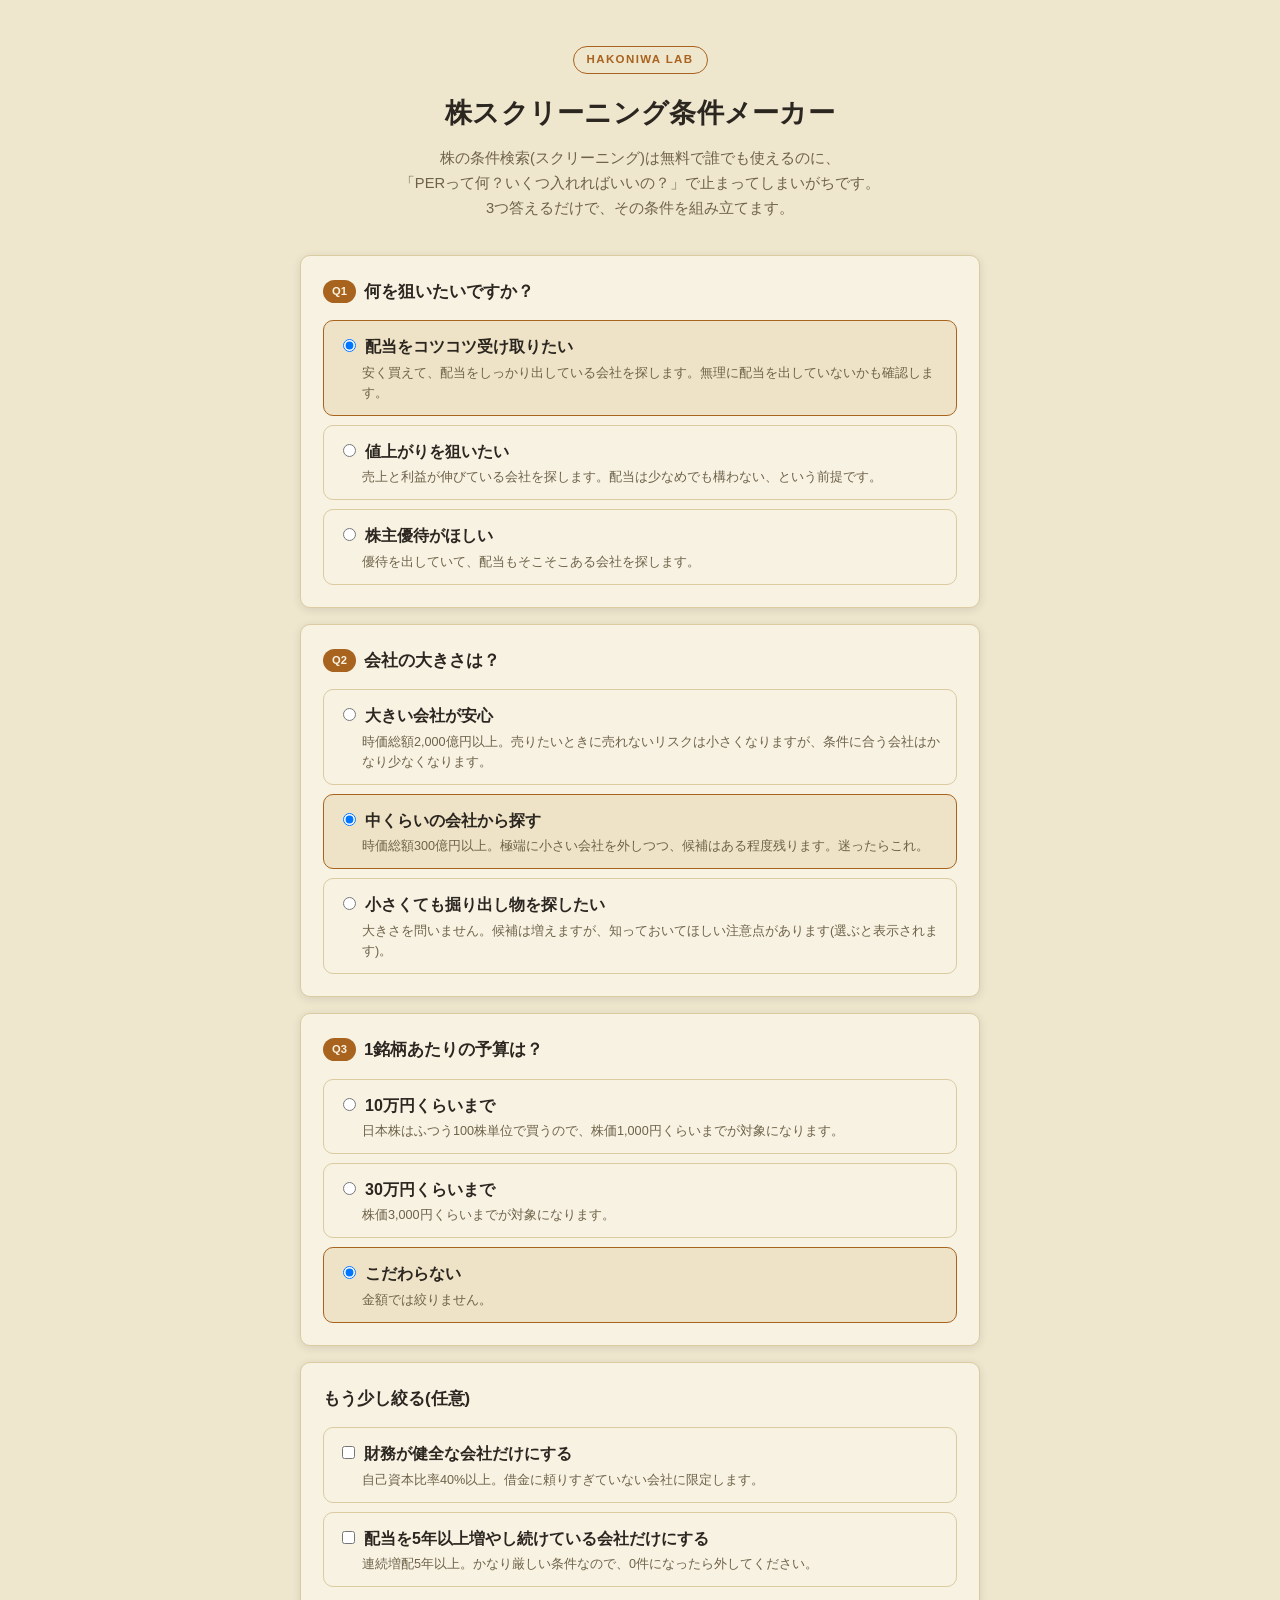
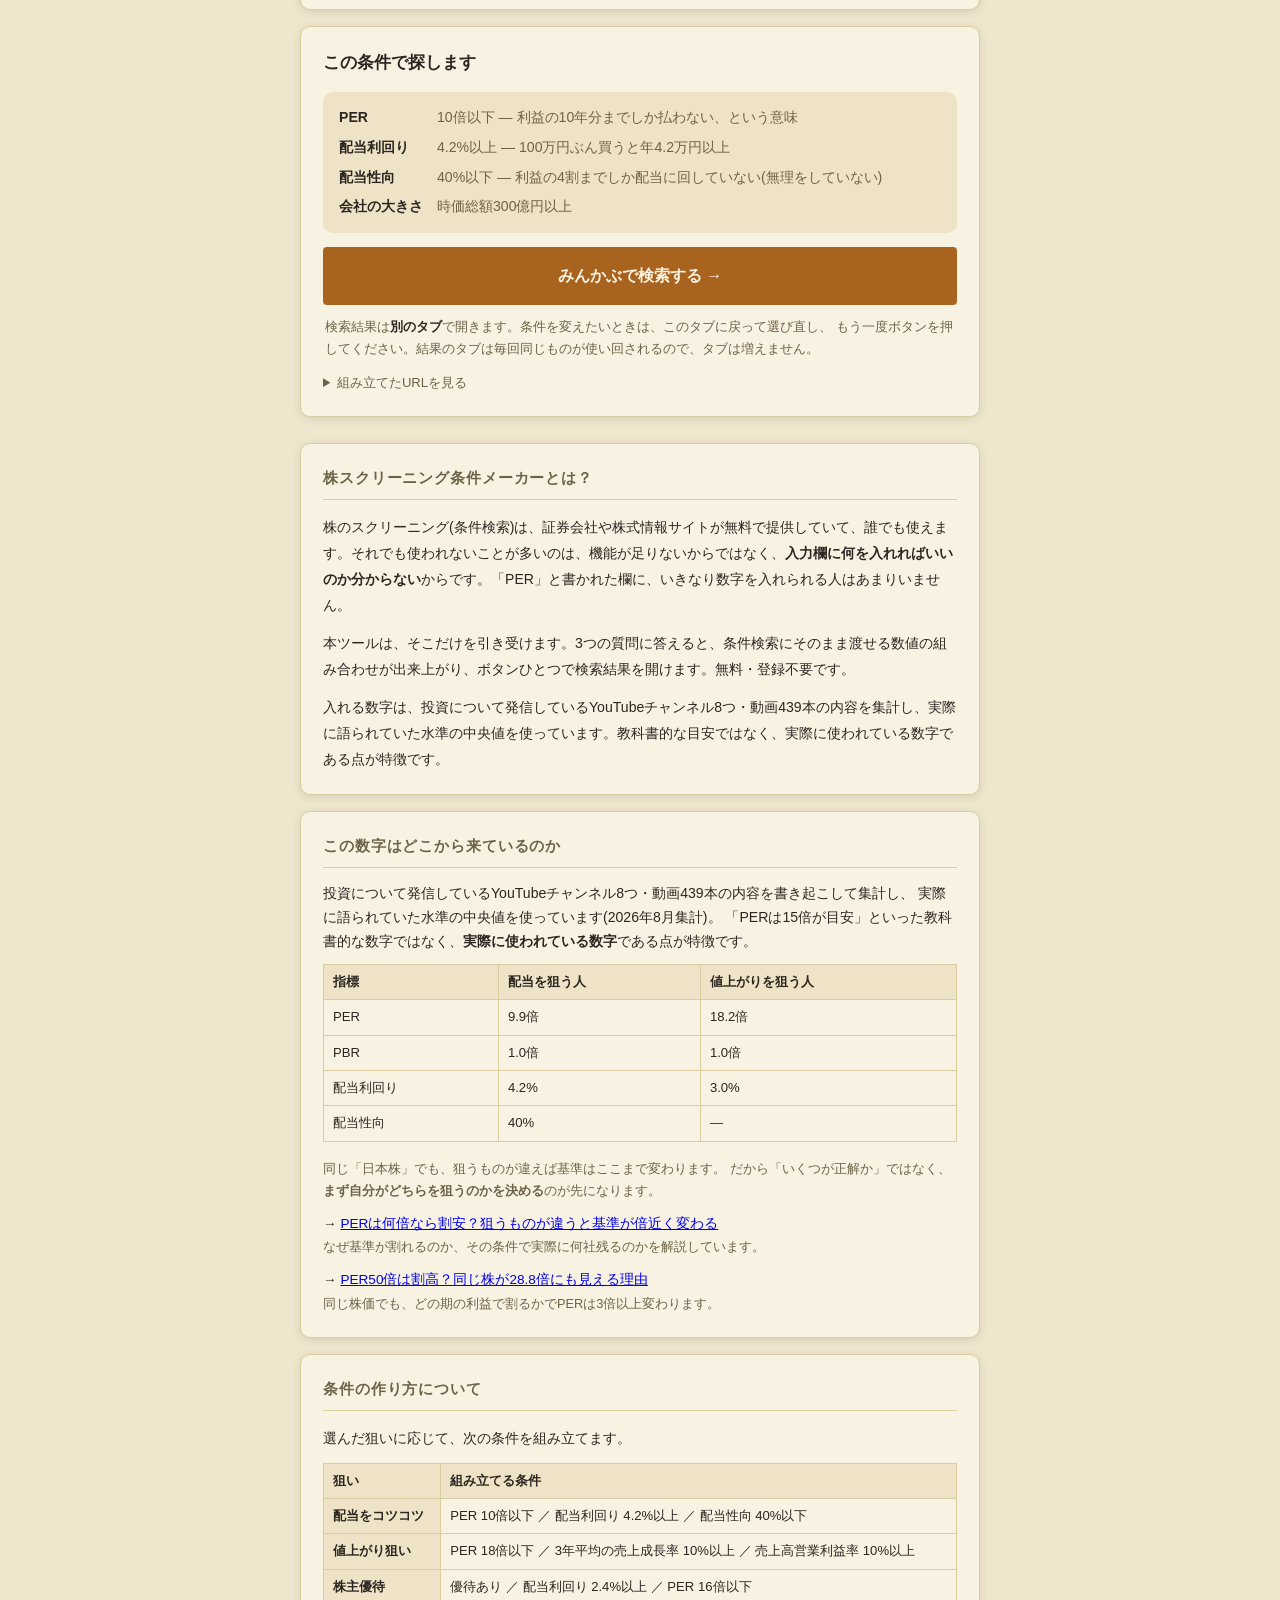
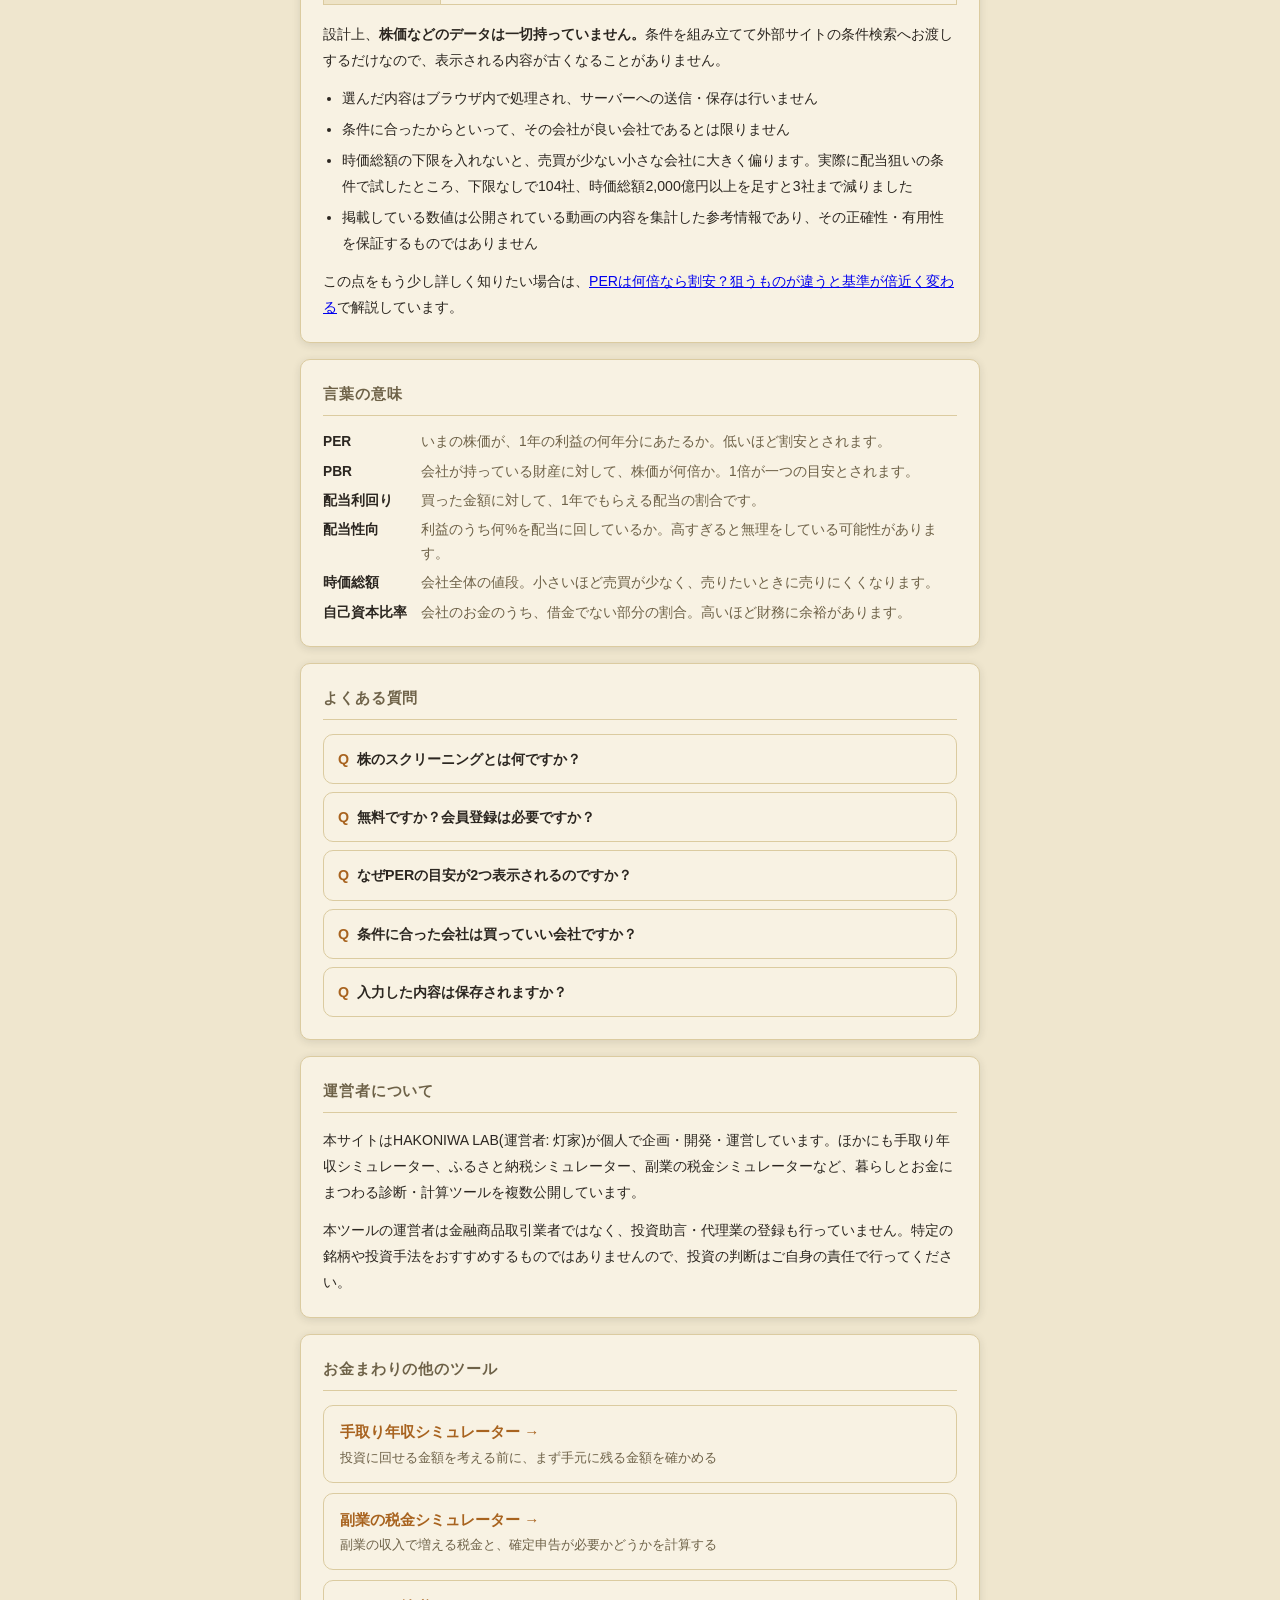
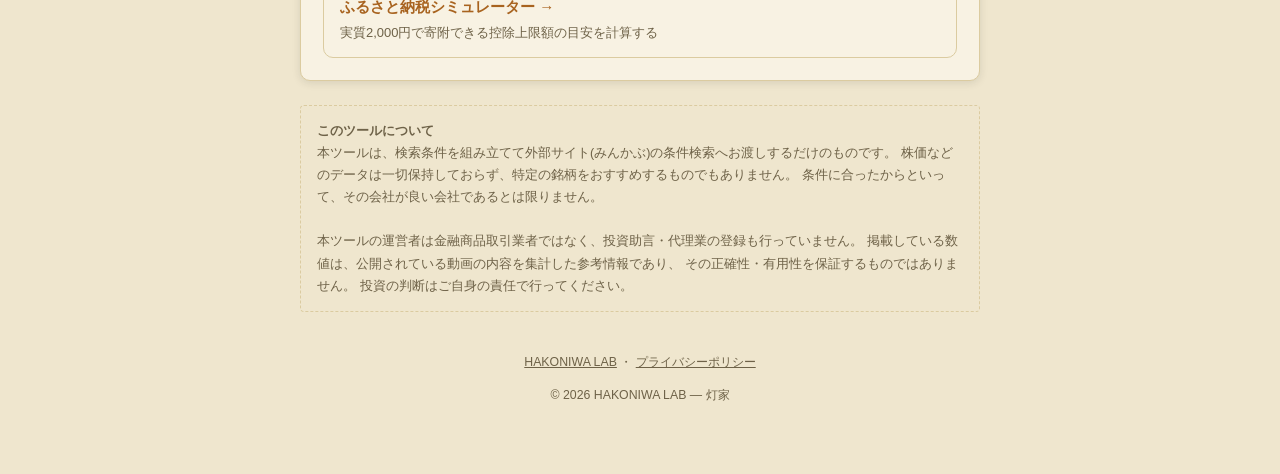
==== index.html @ 1e1bfd47 "独自ドメイン移行: hakoniwa-lab.github.io → hakoniwalab.com canonical / sitemap / robots / 記事内の絶対URLを新ドメインに書き" ====
<!DOCTYPE html>
<html lang="ja">
<head>
<meta charset="UTF-8">
<meta name="viewport" content="width=device-width, initial-scale=1.0">
<title>株スクリーニング条件メーカー | HAKONIWA LAB</title>
<meta name="description" content="3つの質問に答えるだけで、株のスクリーニング(条件検索)にそのまま使える条件を組み立てます。PERや配当利回りに何を入れればいいか分からない初心者向けの無料ツール。">
<link rel="canonical" href="https://hakoniwalab.com/stock-screener/">
<meta property="og:type" content="website">
<meta property="og:title" content="株スクリーニング条件メーカー | HAKONIWA LAB">
<meta property="og:description" content="3つの質問に答えるだけで、株の条件検索にそのまま使える条件を組み立てます。PERや配当利回りに何を入れればいいか分からない方向け。">
<meta property="og:url" content="https://hakoniwalab.com/stock-screener/">
<link rel="stylesheet" href="./css/style.css">
<!--
  AdSense のタグは意図的に外してある。
  金融はYMYL領域で審査が厳しいため、AdSense の再審査が通るまで広告コードは入れない。
  審査通過後に、他アプリと同じ形で以下を復活させ、#ad-slot-result-bottom に広告ユニットを差し込む:
  <script async src="https://pagead2.googlesyndication.com/pagead/js/adsbygoogle.js?client=ca-pub-6465548593525933" crossorigin="anonymous"></script>
-->
<script type="application/ld+json">{"@context":"https://schema.org","@type":"FAQPage","mainEntity":[{"@type":"Question","name":"株のスクリーニングとは何ですか？","acceptedAnswer":{"@type":"Answer","text":"たくさんある上場企業の中から、PERや配当利回りなどの数値で条件を決めて絞り込むことです。証券会社や株式情報サイトが無料で提供しています。本ツールはその条件を組み立てるところだけを担当し、検索そのものは外部サイト(みんかぶ)の条件検索にお渡しします。"}},{"@type":"Question","name":"無料ですか？会員登録は必要ですか？","acceptedAnswer":{"@type":"Answer","text":"無料でお使いいただけます。会員登録もログインも必要ありません。3つの質問に答えると条件が組み上がり、そのまま検索結果を開けます。"}},{"@type":"Question","name":"なぜPERの目安が2つ表示されるのですか？","acceptedAnswer":{"@type":"Answer","text":"狙うものが違うと基準そのものが変わるためです。集計では、配当を狙う人が語っていたPERの中央値は9.9倍、値上がりを狙う人は18.2倍で、倍近い開きがありました。どちらかが正しいのではなく、先に自分がどちらを狙うのかを決める必要がある、という意味です。"}},{"@type":"Question","name":"条件に合った会社は買っていい会社ですか？","acceptedAnswer":{"@type":"Answer","text":"そうとは限りません。数値の条件は「なぜその株価になっているのか」には答えないためです。特に時価総額の下限を入れずに絞り込むと、売買が少なく売りたいときに売りにくい小さな会社に偏る傾向があります。条件検索は出発点として使い、そこから先はご自身で調べる必要があります。"}},{"@type":"Question","name":"入力した内容は保存されますか？","acceptedAnswer":{"@type":"Answer","text":"保存しません。選んだ内容はブラウザの中だけで処理され、サーバーへの送信・保存は行っていません。株価などのデータも一切保持していないため、表示される条件が古くなることもありません。"}}]}</script>
</head>
<body>
<div class="page">

  <header class="hero">
    <span class="hero__mark"><a href="https://hakoniwalab.com/">HAKONIWA LAB</a></span>
    <h1 class="hero__title">株スクリーニング条件メーカー</h1>
    <p class="hero__lead">
      株の条件検索(スクリーニング)は無料で誰でも使えるのに、<br>
      「PERって何？いくつ入れればいいの？」で止まってしまいがちです。<br>
      3つ答えるだけで、その条件を組み立てます。
    </p>
  </header>

  <main>
    <section class="card">
      <h2 class="card__title"><span class="qnum">Q1</span>何を狙いたいですか？</h2>
      <div class="opts">
        <label class="opt"><input type="radio" name="style" value="income" checked><b>配当をコツコツ受け取りたい</b>
          <small>安く買えて、配当をしっかり出している会社を探します。無理に配当を出していないかも確認します。</small></label>
        <label class="opt"><input type="radio" name="style" value="growth"><b>値上がりを狙いたい</b>
          <small>売上と利益が伸びている会社を探します。配当は少なめでも構わない、という前提です。</small></label>
        <label class="opt"><input type="radio" name="style" value="yutai"><b>株主優待がほしい</b>
          <small>優待を出していて、配当もそこそこある会社を探します。</small></label>
      </div>
    </section>

    <section class="card">
      <h2 class="card__title"><span class="qnum">Q2</span>会社の大きさは？</h2>
      <div class="opts">
        <label class="opt"><input type="radio" name="size" value="large"><b>大きい会社が安心</b>
          <small>時価総額2,000億円以上。売りたいときに売れないリスクは小さくなりますが、条件に合う会社はかなり少なくなります。</small></label>
        <label class="opt"><input type="radio" name="size" value="mid" checked><b>中くらいの会社から探す</b>
          <small>時価総額300億円以上。極端に小さい会社を外しつつ、候補はある程度残ります。迷ったらこれ。</small></label>
        <label class="opt"><input type="radio" name="size" value="any"><b>小さくても掘り出し物を探したい</b>
          <small>大きさを問いません。候補は増えますが、知っておいてほしい注意点があります(選ぶと表示されます)。</small></label>
      </div>
    </section>

    <section class="card">
      <h2 class="card__title"><span class="qnum">Q3</span>1銘柄あたりの予算は？</h2>
      <div class="opts">
        <label class="opt"><input type="radio" name="budget" value="10"><b>10万円くらいまで</b>
          <small>日本株はふつう100株単位で買うので、株価1,000円くらいまでが対象になります。</small></label>
        <label class="opt"><input type="radio" name="budget" value="30"><b>30万円くらいまで</b>
          <small>株価3,000円くらいまでが対象になります。</small></label>
        <label class="opt"><input type="radio" name="budget" value="0" checked><b>こだわらない</b>
          <small>金額では絞りません。</small></label>
      </div>
    </section>

    <section class="card">
      <h2 class="card__title">もう少し絞る(任意)</h2>
      <div class="opts">
        <label class="opt"><input type="checkbox" id="opt-safe"><b>財務が健全な会社だけにする</b>
          <small>自己資本比率40%以上。借金に頼りすぎていない会社に限定します。</small></label>
        <label class="opt"><input type="checkbox" id="opt-renzoku"><b>配当を5年以上増やし続けている会社だけにする</b>
          <small>連続増配5年以上。かなり厳しい条件なので、0件になったら外してください。</small></label>
      </div>
    </section>

    <section class="card">
      <h2 class="card__title">この条件で探します</h2>
      <div class="cond"><dl id="cond-list"></dl></div>
      <div id="warn-box"></div>
      <a class="btn btn--primary btn--block" id="go-link" href="#" target="minkabu-result" rel="noopener">
        みんかぶで検索する →
      </a>
      <p class="backhint">
        検索結果は<b>別のタブ</b>で開きます。条件を変えたいときは、このタブに戻って選び直し、
        もう一度ボタンを押してください。結果のタブは毎回同じものが使い回されるので、タブは増えません。
      </p>
      <details class="urlbox">
        <summary>組み立てたURLを見る</summary>
        <code id="url-out"></code>
        <button type="button" id="copy-btn">URLをコピー</button>
      </details>
    </section>

    <div class="ad-slot" id="ad-slot-result-bottom"></div>

    <section class="card prose" aria-labelledby="about-heading">
      <h2 class="section__heading" id="about-heading">株スクリーニング条件メーカーとは？</h2>
      <p>株のスクリーニング(条件検索)は、証券会社や株式情報サイトが無料で提供していて、誰でも使えます。それでも使われないことが多いのは、機能が足りないからではなく、<b>入力欄に何を入れればいいのか分からない</b>からです。「PER」と書かれた欄に、いきなり数字を入れられる人はあまりいません。</p>
      <p>本ツールは、そこだけを引き受けます。3つの質問に答えると、条件検索にそのまま渡せる数値の組み合わせが出来上がり、ボタンひとつで検索結果を開けます。無料・登録不要です。</p>
      <p>入れる数字は、投資について発信しているYouTubeチャンネル8つ・動画439本の内容を集計し、実際に語られていた水準の中央値を使っています。教科書的な目安ではなく、実際に使われている数字である点が特徴です。</p>
    </section>
    <section class="card">
      <h2 class="section__heading">この数字はどこから来ているのか</h2>
      <p style="font-size:0.88rem;margin:0 0 6px">
        投資について発信しているYouTubeチャンネル8つ・動画439本の内容を書き起こして集計し、
        実際に語られていた水準の中央値を使っています(2026年8月集計)。
        「PERは15倍が目安」といった教科書的な数字ではなく、<b>実際に使われている数字</b>である点が特徴です。
      </p>
      <table class="tbl">
        <thead><tr><th>指標</th><th>配当を狙う人</th><th>値上がりを狙う人</th></tr></thead>
        <tbody>
          <tr><td>PER</td><td>9.9倍</td><td>18.2倍</td></tr>
          <tr><td>PBR</td><td>1.0倍</td><td>1.0倍</td></tr>
          <tr><td>配当利回り</td><td>4.2%</td><td>3.0%</td></tr>
          <tr><td>配当性向</td><td>40%</td><td>—</td></tr>
        </tbody>
      </table>
      <p style="font-size:0.82rem;color:var(--color-text-muted);margin:0">
        同じ「日本株」でも、狙うものが違えば基準はここまで変わります。
        だから「いくつが正解か」ではなく、<b>まず自分がどちらを狙うのかを決める</b>のが先になります。
      </p>
      <p style="font-size:0.85rem;margin:10px 0 0">
        →&nbsp;<a href="./guide/per-wariyasu-mokuyasu/">PERは何倍なら割安？狙うものが違うと基準が倍近く変わる</a><br>
        <span style="font-size:0.8rem;color:var(--color-text-muted)">なぜ基準が割れるのか、その条件で実際に何社残るのかを解説しています。</span>
      </p>
      <p style="font-size:0.85rem;margin:10px 0 0">
        →&nbsp;<a href="./guide/per-50bai-waridaka/">PER50倍は割高？同じ株が28.8倍にも見える理由</a><br>
        <span style="font-size:0.8rem;color:var(--color-text-muted)">同じ株価でも、どの期の利益で割るかでPERは3倍以上変わります。</span>
      </p>
    </section>
    <section class="card prose">
      <h2 class="section__heading">条件の作り方について</h2>
      <p>選んだ狙いに応じて、次の条件を組み立てます。</p>
      <table class="tbl">
        <thead><tr><th>狙い</th><th>組み立てる条件</th></tr></thead>
        <tbody>
          <tr><th>配当をコツコツ</th><td>PER 10倍以下 ／ 配当利回り 4.2%以上 ／ 配当性向 40%以下</td></tr>
          <tr><th>値上がり狙い</th><td>PER 18倍以下 ／ 3年平均の売上成長率 10%以上 ／ 売上高営業利益率 10%以上</td></tr>
          <tr><th>株主優待</th><td>優待あり ／ 配当利回り 2.4%以上 ／ PER 16倍以下</td></tr>
        </tbody>
      </table>
      <p>設計上、<b>株価などのデータは一切持っていません。</b>条件を組み立てて外部サイトの条件検索へお渡しするだけなので、表示される内容が古くなることがありません。</p>
      <ul>
        <li>選んだ内容はブラウザ内で処理され、サーバーへの送信・保存は行いません</li>
        <li>条件に合ったからといって、その会社が良い会社であるとは限りません</li>
        <li>時価総額の下限を入れないと、売買が少ない小さな会社に大きく偏ります。実際に配当狙いの条件で試したところ、下限なしで104社、時価総額2,000億円以上を足すと3社まで減りました</li>
        <li>掲載している数値は公開されている動画の内容を集計した参考情報であり、その正確性・有用性を保証するものではありません</li>
      </ul>
      <p>この点をもう少し詳しく知りたい場合は、<a href="./guide/per-wariyasu-mokuyasu/">PERは何倍なら割安？狙うものが違うと基準が倍近く変わる</a>で解説しています。</p>
    </section>
    <section class="card">
      <h2 class="section__heading">言葉の意味</h2>
      <dl class="terms">
        <dt>PER</dt><dd>いまの株価が、1年の利益の何年分にあたるか。低いほど割安とされます。</dd>
        <dt>PBR</dt><dd>会社が持っている財産に対して、株価が何倍か。1倍が一つの目安とされます。</dd>
        <dt>配当利回り</dt><dd>買った金額に対して、1年でもらえる配当の割合です。</dd>
        <dt>配当性向</dt><dd>利益のうち何%を配当に回しているか。高すぎると無理をしている可能性があります。</dd>
        <dt>時価総額</dt><dd>会社全体の値段。小さいほど売買が少なく、売りたいときに売りにくくなります。</dd>
        <dt>自己資本比率</dt><dd>会社のお金のうち、借金でない部分の割合。高いほど財務に余裕があります。</dd>
      </dl>
    </section>

    <section class="card">
      <h2 class="section__heading">よくある質問</h2>
      <details class="faq">
        <summary>株のスクリーニングとは何ですか？</summary>
        <p>たくさんある上場企業の中から、PERや配当利回りなどの数値で条件を決めて絞り込むことです。証券会社や株式情報サイトが無料で提供しています。本ツールはその条件を組み立てるところだけを担当し、検索そのものは外部サイト(みんかぶ)の条件検索にお渡しします。</p>
      </details>
      <details class="faq">
        <summary>無料ですか？会員登録は必要ですか？</summary>
        <p>無料でお使いいただけます。会員登録もログインも必要ありません。3つの質問に答えると条件が組み上がり、そのまま検索結果を開けます。</p>
      </details>
      <details class="faq">
        <summary>なぜPERの目安が2つ表示されるのですか？</summary>
        <p>狙うものが違うと基準そのものが変わるためです。集計では、配当を狙う人が語っていたPERの中央値は9.9倍、値上がりを狙う人は18.2倍で、倍近い開きがありました。どちらかが正しいのではなく、先に自分がどちらを狙うのかを決める必要がある、という意味です。</p>
      </details>
      <details class="faq">
        <summary>条件に合った会社は買っていい会社ですか？</summary>
        <p>そうとは限りません。数値の条件は「なぜその株価になっているのか」には答えないためです。特に時価総額の下限を入れずに絞り込むと、売買が少なく売りたいときに売りにくい小さな会社に偏る傾向があります。条件検索は出発点として使い、そこから先はご自身で調べる必要があります。</p>
      </details>
      <details class="faq">
        <summary>入力した内容は保存されますか？</summary>
        <p>保存しません。選んだ内容はブラウザの中だけで処理され、サーバーへの送信・保存は行っていません。株価などのデータも一切保持していないため、表示される条件が古くなることもありません。</p>
      </details>
    </section>

    <section class="card prose">
      <h2 class="section__heading">運営者について</h2>
      <p>本サイトはHAKONIWA LAB(運営者: 灯家)が個人で企画・開発・運営しています。ほかにも手取り年収シミュレーター、ふるさと納税シミュレーター、副業の税金シミュレーターなど、暮らしとお金にまつわる診断・計算ツールを複数公開しています。</p>
      <p>本ツールの運営者は金融商品取引業者ではなく、投資助言・代理業の登録も行っていません。特定の銘柄や投資手法をおすすめするものではありませんので、投資の判断はご自身の責任で行ってください。</p>
    </section>

    <section class="card">
      <h2 class="section__heading">お金まわりの他のツール</h2>
      <div class="crosslinks">
        <a class="crosslink" href="https://hakoniwalab.com/takehome-calculator/">
          <b>手取り年収シミュレーター →</b>
          <span>投資に回せる金額を考える前に、まず手元に残る金額を確かめる</span>
        </a>
        <a class="crosslink" href="https://hakoniwalab.com/sidejob-tax-simulator/">
          <b>副業の税金シミュレーター →</b>
          <span>副業の収入で増える税金と、確定申告が必要かどうかを計算する</span>
        </a>
        <a class="crosslink" href="https://hakoniwalab.com/furusato-simulator/">
          <b>ふるさと納税シミュレーター →</b>
          <span>実質2,000円で寄附できる控除上限額の目安を計算する</span>
        </a>
      </div>
    </section>

    <div class="disclaimer">
      <b>このツールについて</b><br>
      本ツールは、検索条件を組み立てて外部サイト(みんかぶ)の条件検索へお渡しするだけのものです。
      株価などのデータは一切保持しておらず、特定の銘柄をおすすめするものでもありません。
      条件に合ったからといって、その会社が良い会社であるとは限りません。<br><br>
      本ツールの運営者は金融商品取引業者ではなく、投資助言・代理業の登録も行っていません。
      掲載している数値は、公開されている動画の内容を集計した参考情報であり、
      その正確性・有用性を保証するものではありません。
      投資の判断はご自身の責任で行ってください。
    </div>
  </main>

  <footer class="footer">
    <p><a href="https://hakoniwalab.com/">HAKONIWA LAB</a> ・ <a href="https://hakoniwalab.com/privacy.html">プライバシーポリシー</a></p>
    <p>&copy; 2026 HAKONIWA LAB — 灯家</p>
  </footer>

</div>
<script src="./js/app.js"></script>
</body>
</html>
---- css/style.css ----
/* HAKONIWA LAB 共通デザインシステム + 本アプリ固有スタイル */
:root {
  --color-bg: #efe6ce;
  --color-surface: #f8f2e3;
  --color-border: #dbcba0;
  --color-text: #2b2620;
  --color-text-muted: #6e6248;
  --color-primary: #a8631f;
  --color-primary-hover: #8b5119;
  --color-primary-contrast: #fbf3e2;
  --color-accent: #55704a;
  --color-badge-bg: #e4d6ae;
  --color-badge-text: #6e4a1e;
  --color-note-bg: #eee3c6;
  --color-warn-bg: #f6e6d2;
  --color-warn-border: #c98a4b;
  --color-warn-text: #7a4212;
  --radius-sm: 4px;
  --radius-lg: 10px;
  --shadow-card: 0 2px 8px rgba(43, 38, 32, 0.12);
  --max-width: 720px;
}
@media (prefers-color-scheme: dark) {
  :root {
    --color-bg: #211f1a;
    --color-surface: #2c2a22;
    --color-border: #423e30;
    --color-text: #f1e9d8;
    --color-text-muted: #b3a585;
    --color-primary: #e3a23b;
    --color-primary-hover: #edb259;
    --color-primary-contrast: #241c0d;
    --color-accent: #8fae7d;
    --color-badge-bg: #3a3626;
    --color-badge-text: #e3a23b;
    --color-note-bg: #262418;
    --color-warn-bg: #33261a;
    --color-warn-border: #8a5c2c;
    --color-warn-text: #f0c48c;
    --shadow-card: 0 2px 14px rgba(0, 0, 0, 0.5);
  }
}

* { box-sizing: border-box; }
[hidden] { display: none !important; }
html, body {
  margin: 0;
  padding: 0;
  background: var(--color-bg);
  color: var(--color-text);
  font-family: "Hiragino Sans", "Hiragino Kaku Gothic ProN", Meiryo, "Yu Gothic", sans-serif;
  line-height: 1.7;
  -webkit-text-size-adjust: 100%;
}
.page { max-width: var(--max-width); margin: 0 auto; padding: 44px 20px 56px; }

/* ヘッダー */
.hero { text-align: center; margin-bottom: 34px; }
.hero__mark {
  display: inline-block; font-size: 0.72rem; font-weight: 700; letter-spacing: 0.12em;
  color: var(--color-primary); border: 1.5px solid var(--color-primary);
  border-radius: 999px; padding: 3px 13px; margin-bottom: 16px;
}
.hero__mark a { color: inherit; text-decoration: none; }
.hero__title { font-size: 1.7rem; font-weight: 800; margin: 0 0 10px; letter-spacing: 0.01em; }
.hero__lead { color: var(--color-text-muted); font-size: 0.92rem; margin: 0; }

/* カード */
.card {
  background: var(--color-surface); border: 1px solid var(--color-border);
  border-radius: var(--radius-lg); box-shadow: var(--shadow-card);
  padding: 22px; margin-bottom: 16px;
}
.card__title { font-size: 1.05rem; font-weight: 800; margin: 0 0 14px; }
.qnum {
  display: inline-block; background: var(--color-primary); color: var(--color-primary-contrast);
  font-size: 0.7rem; font-weight: 700; padding: 2px 9px; border-radius: 999px;
  margin-right: 8px; vertical-align: 2px;
}

/* 選択肢 */
.opts { display: grid; gap: 9px; }
.opt {
  display: block; border: 1.5px solid var(--color-border); border-radius: var(--radius-lg);
  padding: 12px 14px; cursor: pointer; transition: border-color 0.15s ease, background-color 0.15s ease;
}
.opt:hover { border-color: var(--color-primary); }
.opt:has(input:checked) { border-color: var(--color-primary); background: var(--color-note-bg); }
.opt input { margin-right: 9px; }
.opt b { font-weight: 700; }
.opt small { display: block; color: var(--color-text-muted); font-size: 0.79rem; margin: 2px 0 0 24px; line-height: 1.6; }

/* 結果 */
.cond { background: var(--color-note-bg); border-radius: var(--radius-lg); padding: 14px 16px; margin: 0 0 14px; }
.cond dl { margin: 0; display: grid; grid-template-columns: auto 1fr; gap: 6px 14px; font-size: 0.88rem; }
.cond dt { font-weight: 700; white-space: nowrap; }
.cond dd { margin: 0; color: var(--color-text-muted); }

.warn {
  background: var(--color-warn-bg); border: 1px solid var(--color-warn-border);
  color: var(--color-warn-text); border-radius: var(--radius-lg);
  padding: 13px 16px; font-size: 0.85rem; margin: 0 0 14px;
}
.warn b { display: block; margin-bottom: 3px; }
.warn + .warn { margin-top: -4px; }

.btn {
  display: inline-block; border: none; border-radius: var(--radius-sm);
  font-size: 0.9rem; font-weight: 700; padding: 10px 18px; cursor: pointer;
  text-decoration: none; transition: background-color 0.15s ease, opacity 0.15s ease;
  font-family: inherit;
}
.btn--primary { background: var(--color-primary); color: var(--color-primary-contrast); }
.btn--primary:hover { background: var(--color-primary-hover); }
.btn--outline {
  background: transparent; color: var(--color-accent);
  border: 1.5px solid var(--color-accent); padding: 8.5px 16.5px;
}
.btn--block { display: block; text-align: center; padding: 15px; font-size: 1rem; }

.backhint { font-size: 0.81rem; color: var(--color-text-muted); margin: 11px 2px 0; line-height: 1.7; }
.backhint b { color: var(--color-text); }

.urlbox { margin-top: 12px; }
.urlbox summary { cursor: pointer; color: var(--color-text-muted); font-size: 0.82rem; }
.urlbox code {
  display: block; margin-top: 8px; background: var(--color-note-bg); color: var(--color-text);
  border: 1px solid var(--color-border); padding: 11px; border-radius: var(--radius-sm);
  font-size: 0.72rem; word-break: break-all; line-height: 1.6;
}
#copy-btn { margin-top: 8px; background: transparent; color: var(--color-text-muted); border: 1px solid var(--color-border); border-radius: var(--radius-sm); padding: 6px 12px; font-size: 0.79rem; }
#copy-btn:hover { border-color: var(--color-primary); color: var(--color-primary); }

/* 解説セクション */
.section__heading {
  font-size: 0.92rem; font-weight: 700; color: var(--color-text-muted);
  letter-spacing: 0.06em; margin: 0 0 14px; padding-bottom: 8px;
  border-bottom: 1px solid var(--color-border);
}
.tbl { border-collapse: collapse; width: 100%; margin: 10px 0 16px; font-size: 0.82rem; }
.tbl th, .tbl td { border: 1px solid var(--color-border); padding: 6px 9px; text-align: left; }
.tbl th { background: var(--color-note-bg); white-space: nowrap; font-weight: 700; }
.terms { margin: 0; display: grid; grid-template-columns: auto 1fr; gap: 6px 14px; font-size: 0.86rem; }
.terms dt { font-weight: 700; white-space: nowrap; }
.terms dd { margin: 0; color: var(--color-text-muted); }

/* クロスリンク */
.crosslinks { display: grid; gap: 10px; }
.crosslink {
  display: block; text-decoration: none; color: inherit;
  border: 1px solid var(--color-border); border-radius: var(--radius-lg);
  padding: 13px 16px; background: var(--color-surface); transition: border-color 0.15s ease;
}
.crosslink:hover { border-color: var(--color-primary); }
.crosslink b { display: block; font-size: 0.94rem; color: var(--color-primary); }
.crosslink span { display: block; font-size: 0.81rem; color: var(--color-text-muted); margin-top: 2px; }

/* 広告枠 */
.ad-slot { margin: 26px 0; min-height: 0; text-align: center; }

/* 免責・フッター */
.disclaimer {
  font-size: 0.79rem; color: var(--color-text-muted); line-height: 1.75;
  border: 1px dashed var(--color-border); border-radius: var(--radius-sm);
  padding: 14px 16px; margin-top: 24px;
}
.footer { text-align: center; font-size: 0.77rem; color: var(--color-text-muted); margin-top: 40px; }
.footer a { color: var(--color-text-muted); }

/* ---- 解説記事セクション / FAQ（トップページと guide/ で共有） ---- */
.faq {
  border: 1px solid var(--color-border); border-radius: var(--radius-lg);
  padding: 0 14px; margin-bottom: 8px; background: var(--color-surface);
}
.faq:last-child { margin-bottom: 0; }
.faq > summary {
  cursor: pointer; font-weight: 700; font-size: 0.89rem; padding: 12px 0;
  list-style: none; display: flex; gap: 8px; align-items: flex-start;
}
.faq > summary::-webkit-details-marker { display: none; }
.faq > summary::before { content: "Q"; color: var(--color-primary); font-weight: 800; flex: none; }
.faq > summary:focus-visible { outline: 2px solid var(--color-primary); outline-offset: 2px; }
.faq p { padding: 0 0 13px 18px; margin: 0; font-size: 0.86rem; color: var(--color-text-muted); line-height: 1.8; }
.prose p { font-size: 0.88rem; line-height: 1.85; margin: 0 0 12px; }
.prose p:last-child { margin-bottom: 0; }
.prose ul { font-size: 0.88rem; line-height: 1.85; margin: 0 0 12px; padding-left: 1.35em; }
.prose ul:last-child { margin-bottom: 0; }
.prose li { margin-bottom: 5px; }

@media (max-width: 480px) {
  .page { padding: 32px 14px 44px; }
  .hero__title { font-size: 1.4rem; }
  .cond dl, .terms { grid-template-columns: 1fr; gap: 2px 0; }
  .cond dd, .terms dd { margin-bottom: 7px; }
}
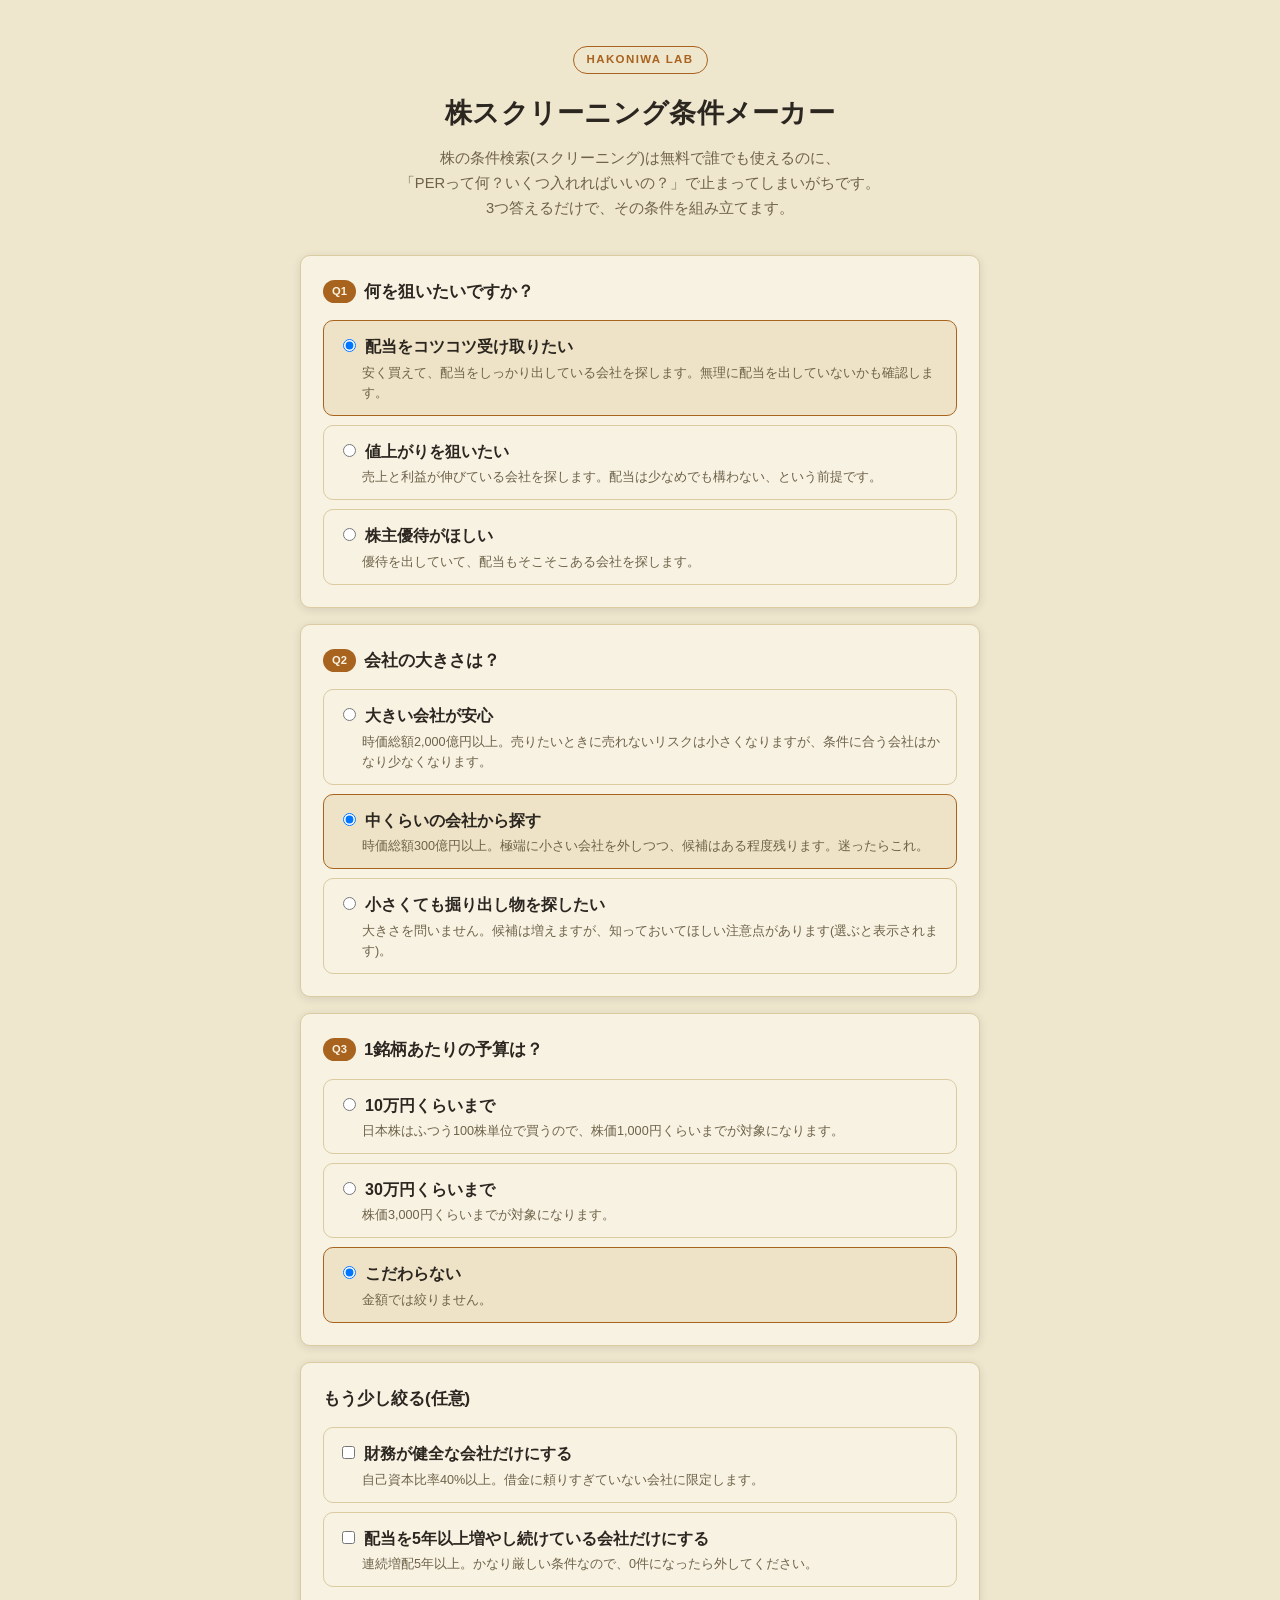
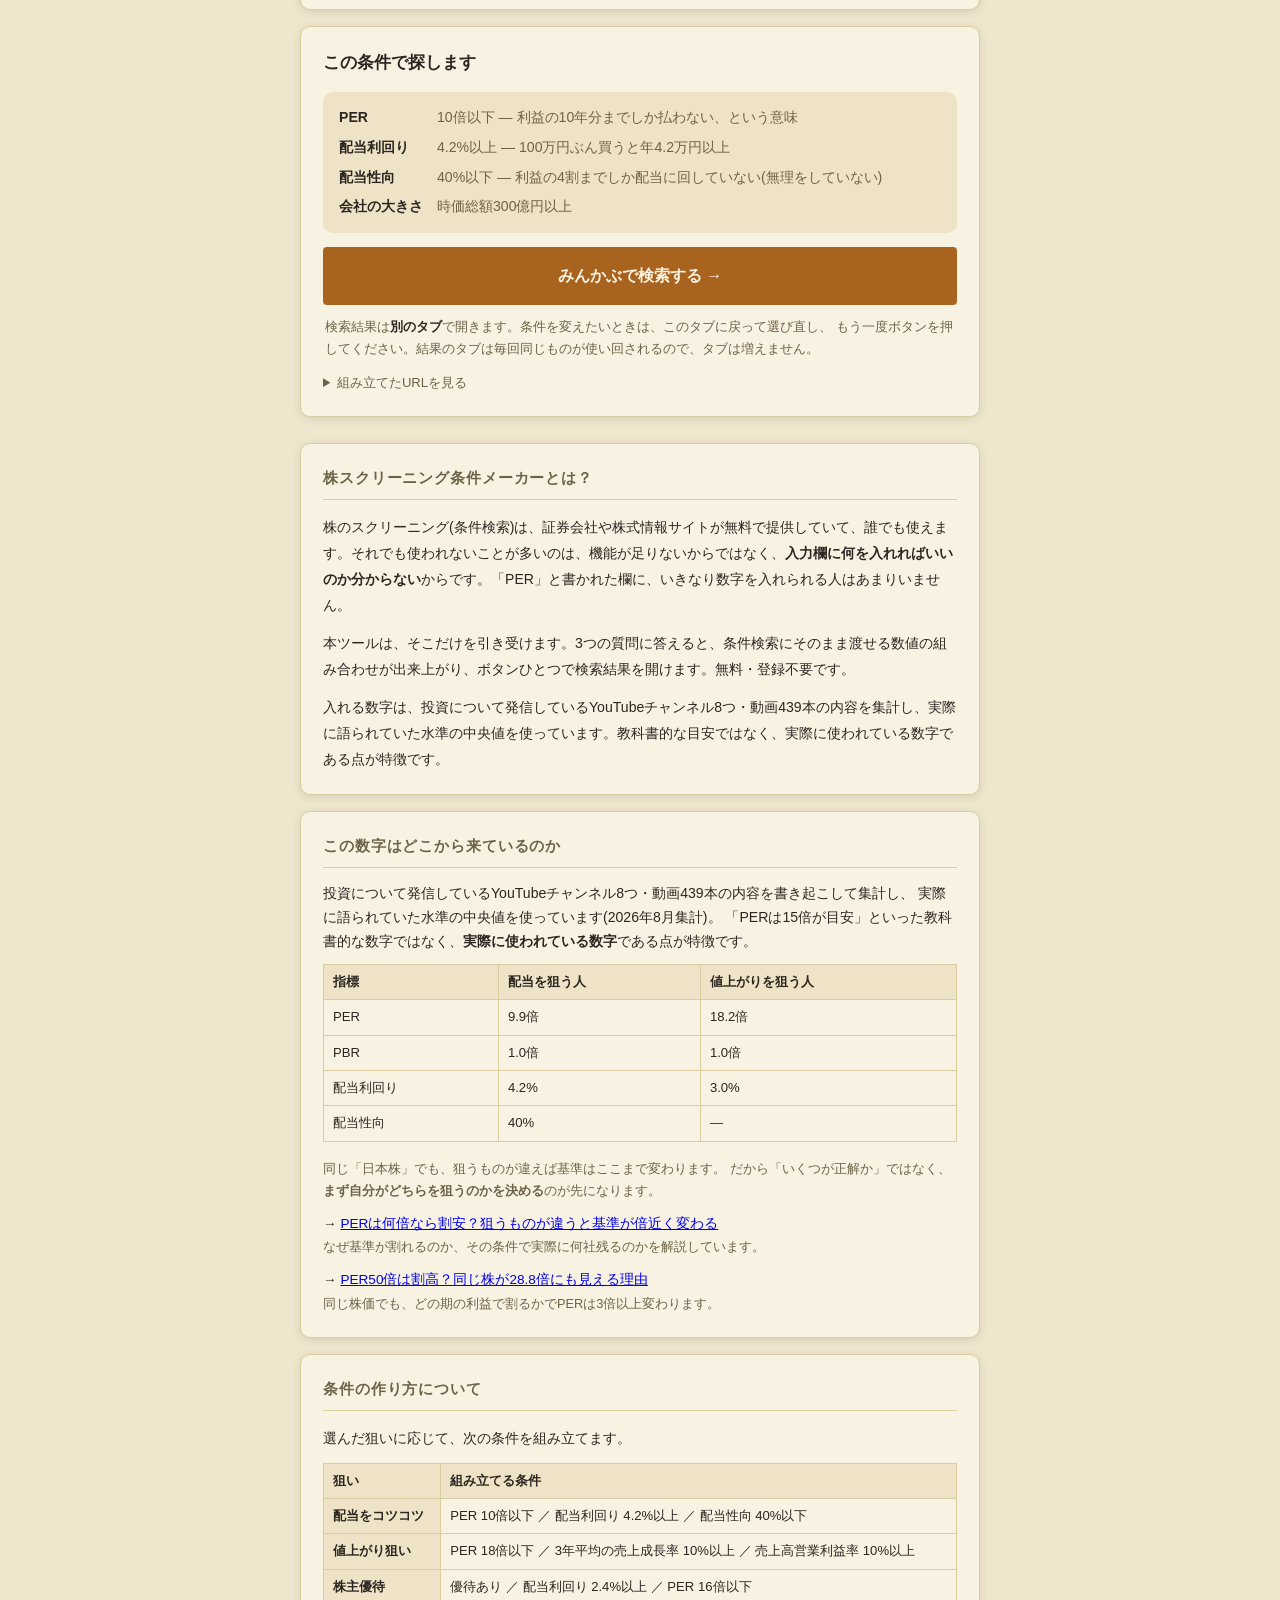
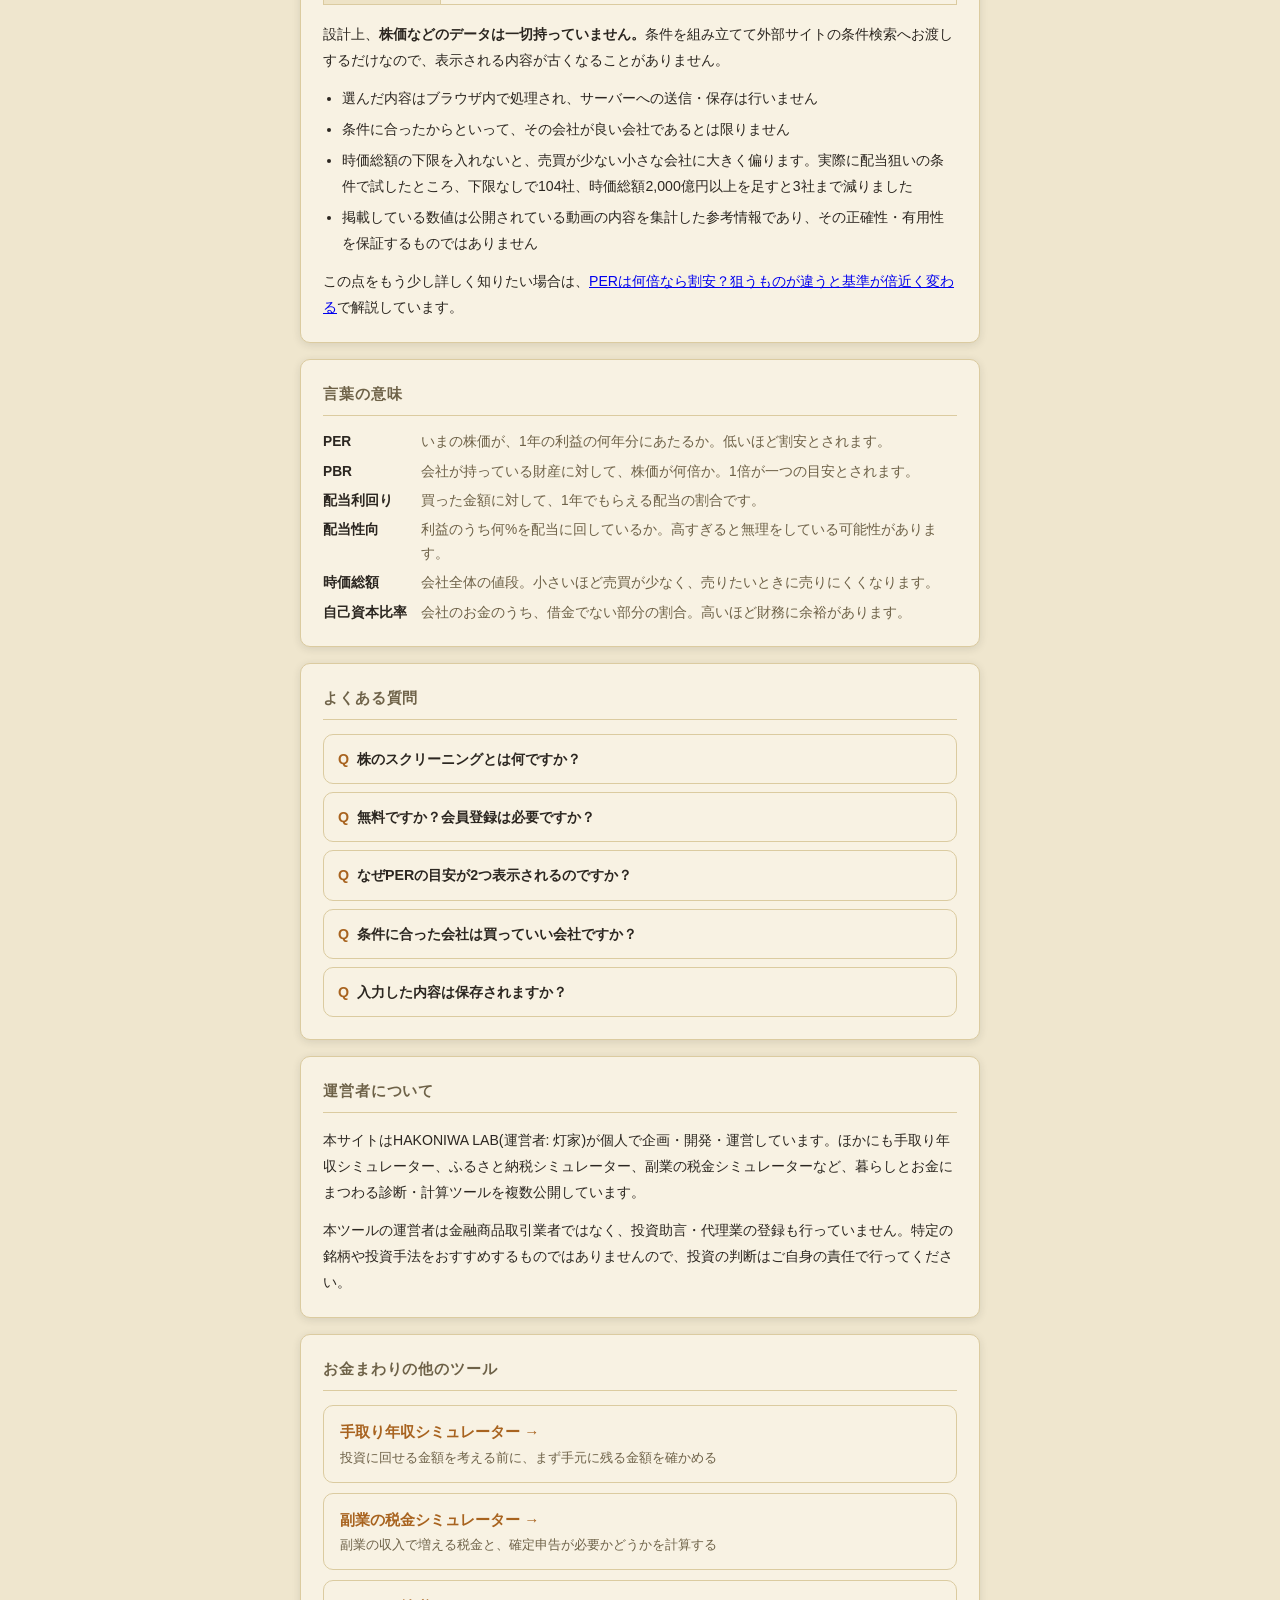
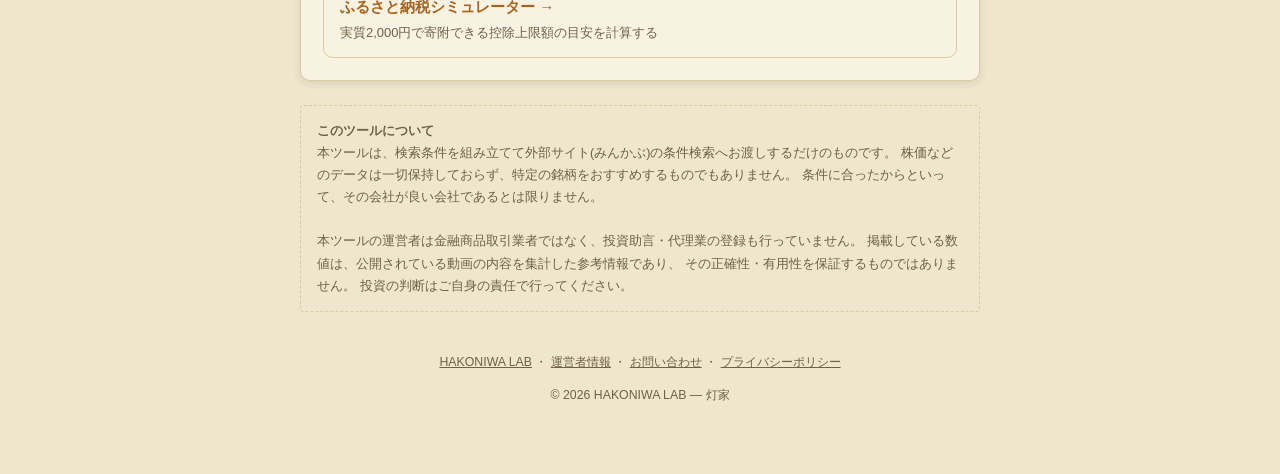
==== commit efbe5511: "フッターに運営者情報・お問い合わせへのリンクを追加 Co-Authored-By: Claude Opus 5 <noreply@anthropic.com>" ====
--- a/index.html
+++ b/index.html
@@ -227,7 +227,7 @@
   </main>
 
   <footer class="footer">
-    <p><a href="https://hakoniwalab.com/">HAKONIWA LAB</a> ・ <a href="https://hakoniwalab.com/privacy.html">プライバシーポリシー</a></p>
+    <p><a href="https://hakoniwalab.com/">HAKONIWA LAB</a> ・ <a href="https://hakoniwalab.com/about.html">運営者情報</a> ・ <a href="https://hakoniwalab.com/contact.html">お問い合わせ</a> ・ <a href="https://hakoniwalab.com/privacy.html">プライバシーポリシー</a></p>
     <p>&copy; 2026 HAKONIWA LAB — 灯家</p>
   </footer>
 
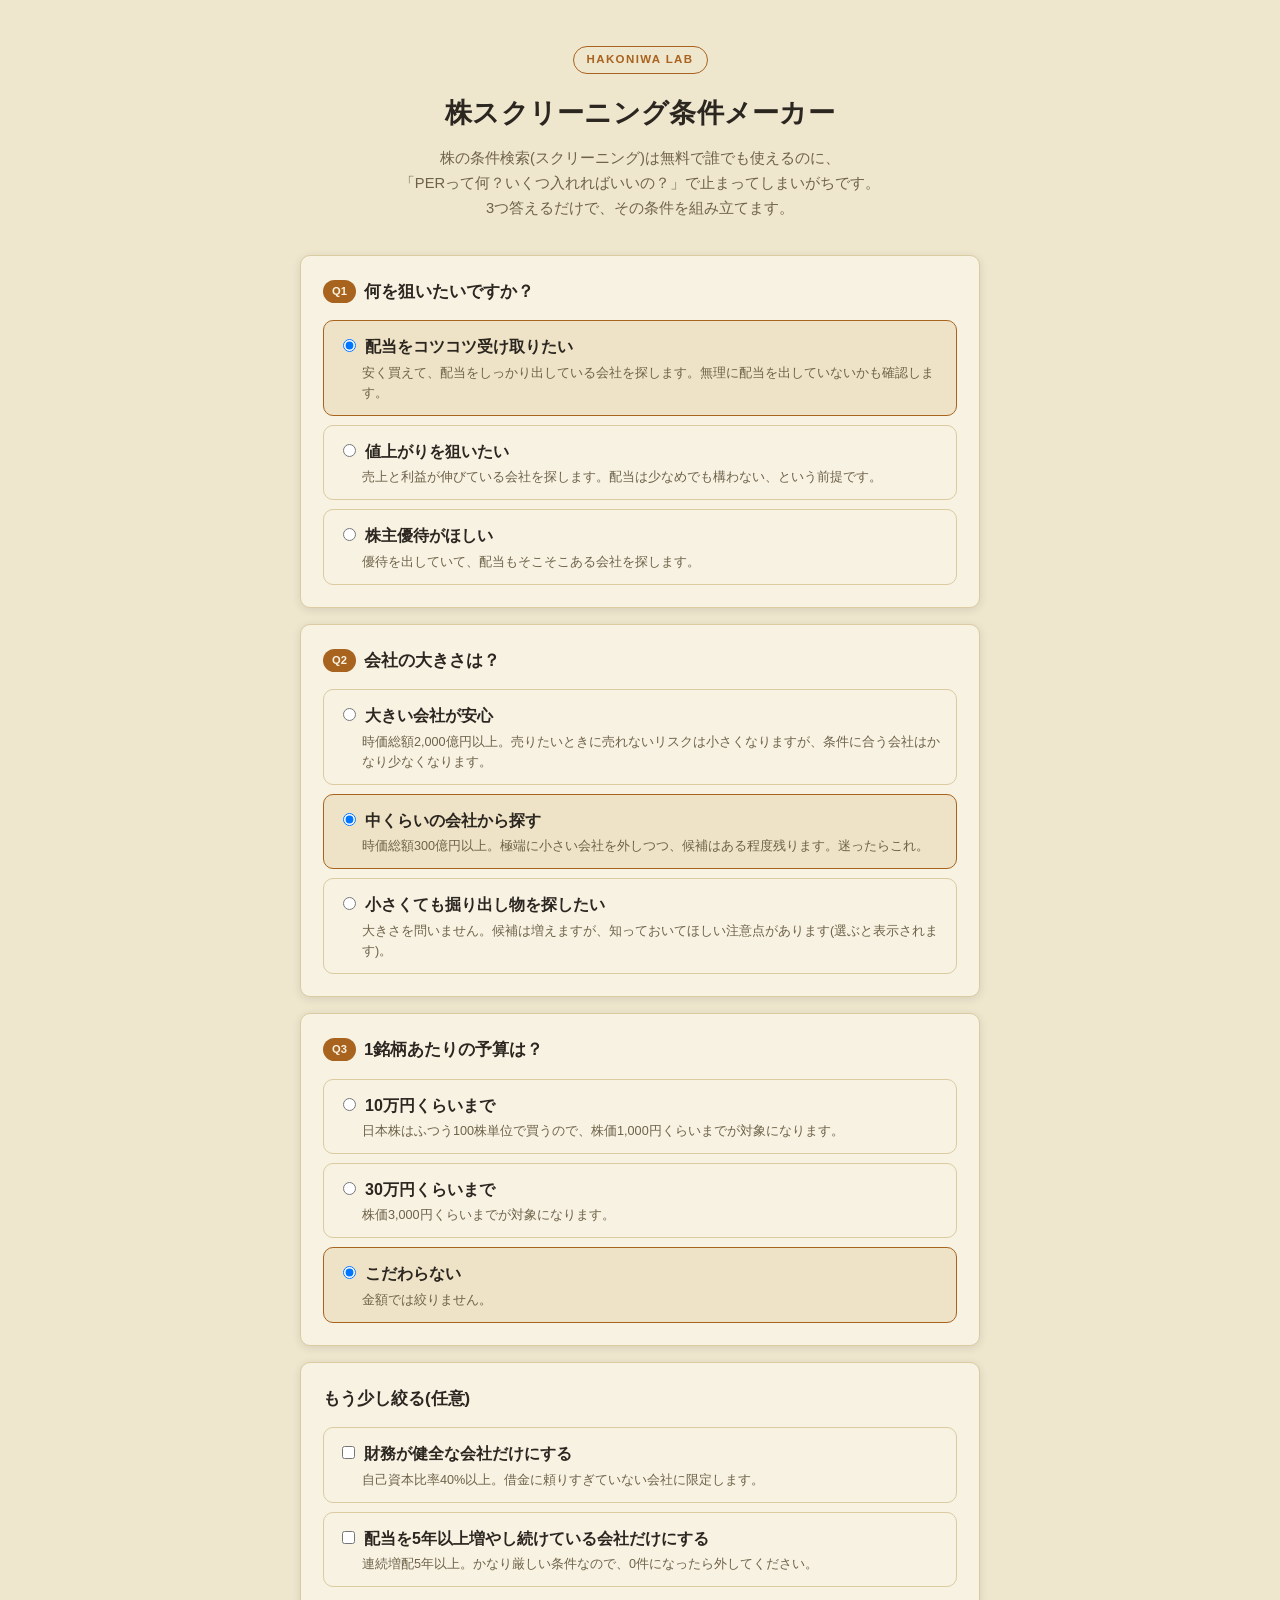
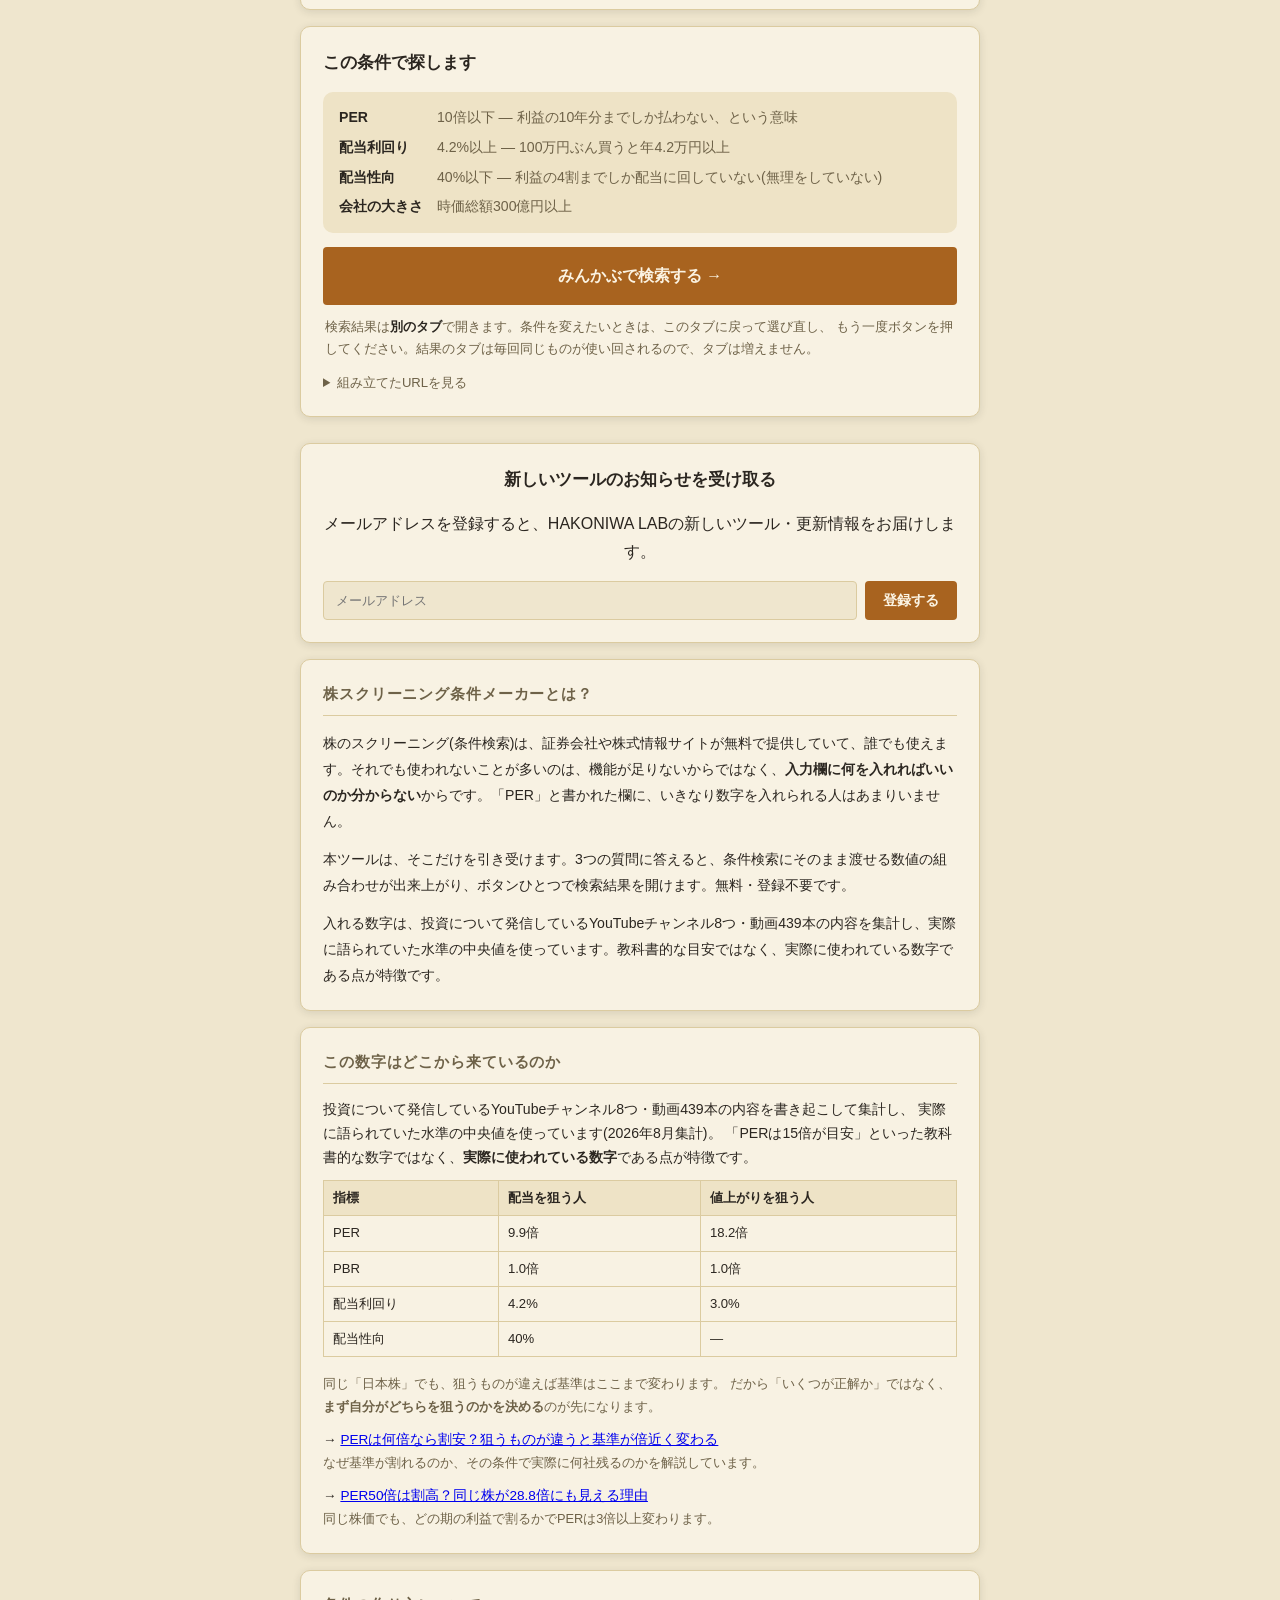
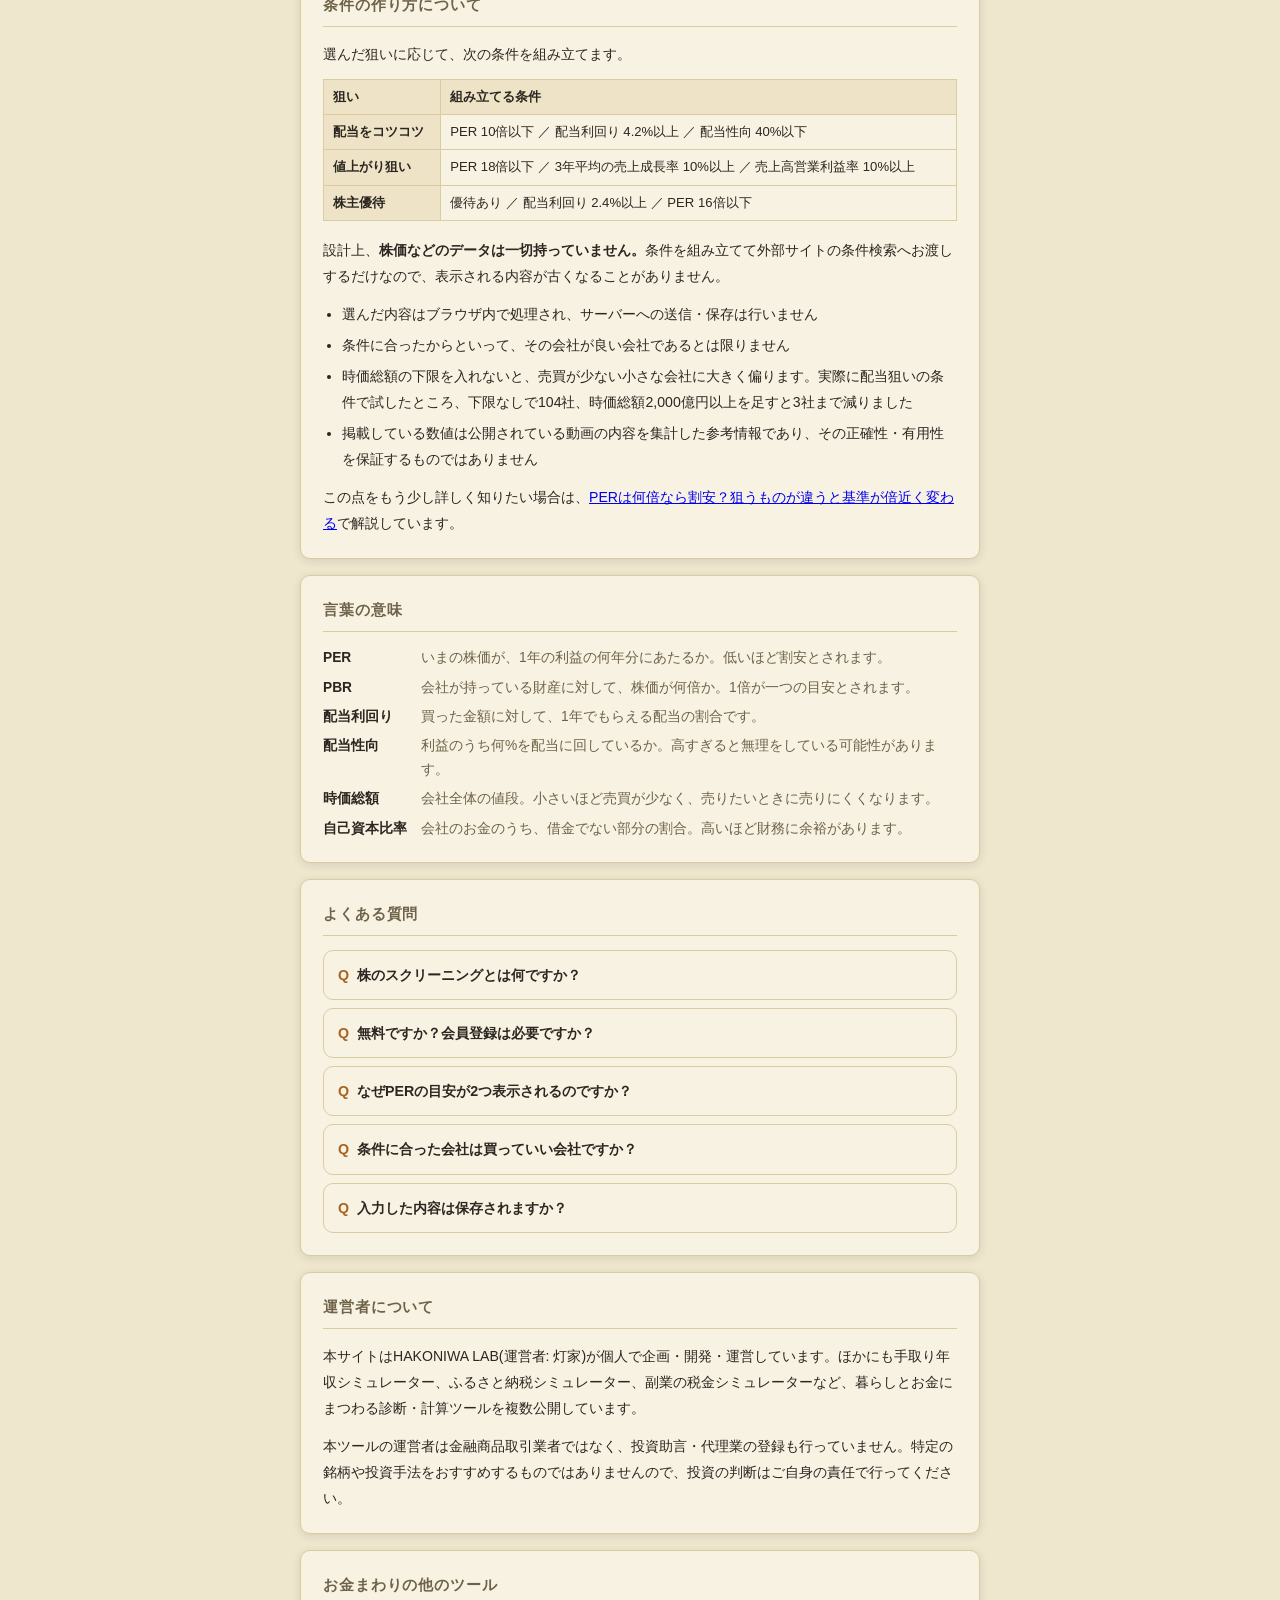
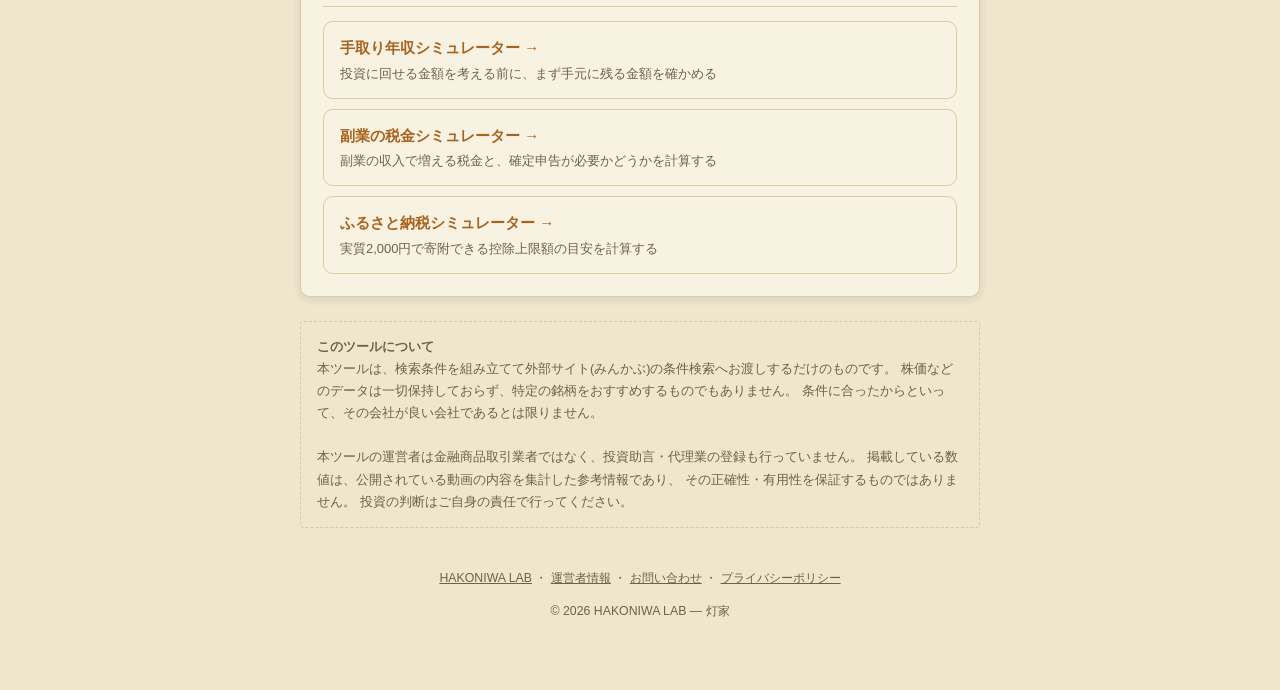
==== commit 5a81a1d9: "メール登録フォーム(Mail Studio)を追加 Co-Authored-By: Claude Opus 5 <noreply@anthropic.com>" ====
--- a/index.html
+++ b/index.html
@@ -99,6 +99,15 @@
 
     <div class="ad-slot" id="ad-slot-result-bottom"></div>
 
+    <div class="card card--lead" id="lead-card">
+      <h2 class="card__title">新しいツールのお知らせを受け取る</h2>
+      <p>メールアドレスを登録すると、HAKONIWA LABの新しいツール・更新情報をお届けします。</p>
+      <form id="lead-form" class="lead-form" action="https://mail-studio.hakoniwa-labs.workers.dev/f/v6lGNd5ZqjptO-bG2wVIIij1IczI0iWg" method="post" target="popupwindow" onsubmit="window.open('https://mail-studio.hakoniwa-labs.workers.dev/f/v6lGNd5ZqjptO-bG2wVIIij1IczI0iWg', 'popupwindow')">
+        <input type="email" name="email" class="lead-form__input" placeholder="メールアドレス" required>
+        <button type="submit" class="btn btn--primary">登録する</button>
+      </form>
+    </div>
+
     <section class="card prose" aria-labelledby="about-heading">
       <h2 class="section__heading" id="about-heading">株スクリーニング条件メーカーとは？</h2>
       <p>株のスクリーニング(条件検索)は、証券会社や株式情報サイトが無料で提供していて、誰でも使えます。それでも使われないことが多いのは、機能が足りないからではなく、<b>入力欄に何を入れればいいのか分からない</b>からです。「PER」と書かれた欄に、いきなり数字を入れられる人はあまりいません。</p>
--- a/css/style.css
+++ b/css/style.css
@@ -193,3 +193,16 @@
   .cond dl, .terms { grid-template-columns: 1fr; gap: 2px 0; }
   .cond dd, .terms dd { margin-bottom: 7px; }
 }
+
+/* メール登録フォーム（他アプリと共通） */
+.card--lead { text-align: center; }
+.lead-form { display: flex; gap: 8px; margin-top: 14px; }
+.lead-form__input {
+  flex: 1;
+  padding: 10px 12px;
+  border: 1.5px solid var(--color-border);
+  border-radius: var(--radius-sm);
+  background: var(--color-bg);
+  color: var(--color-text);
+}
+@media (max-width: 480px) { .lead-form { flex-direction: column; } }
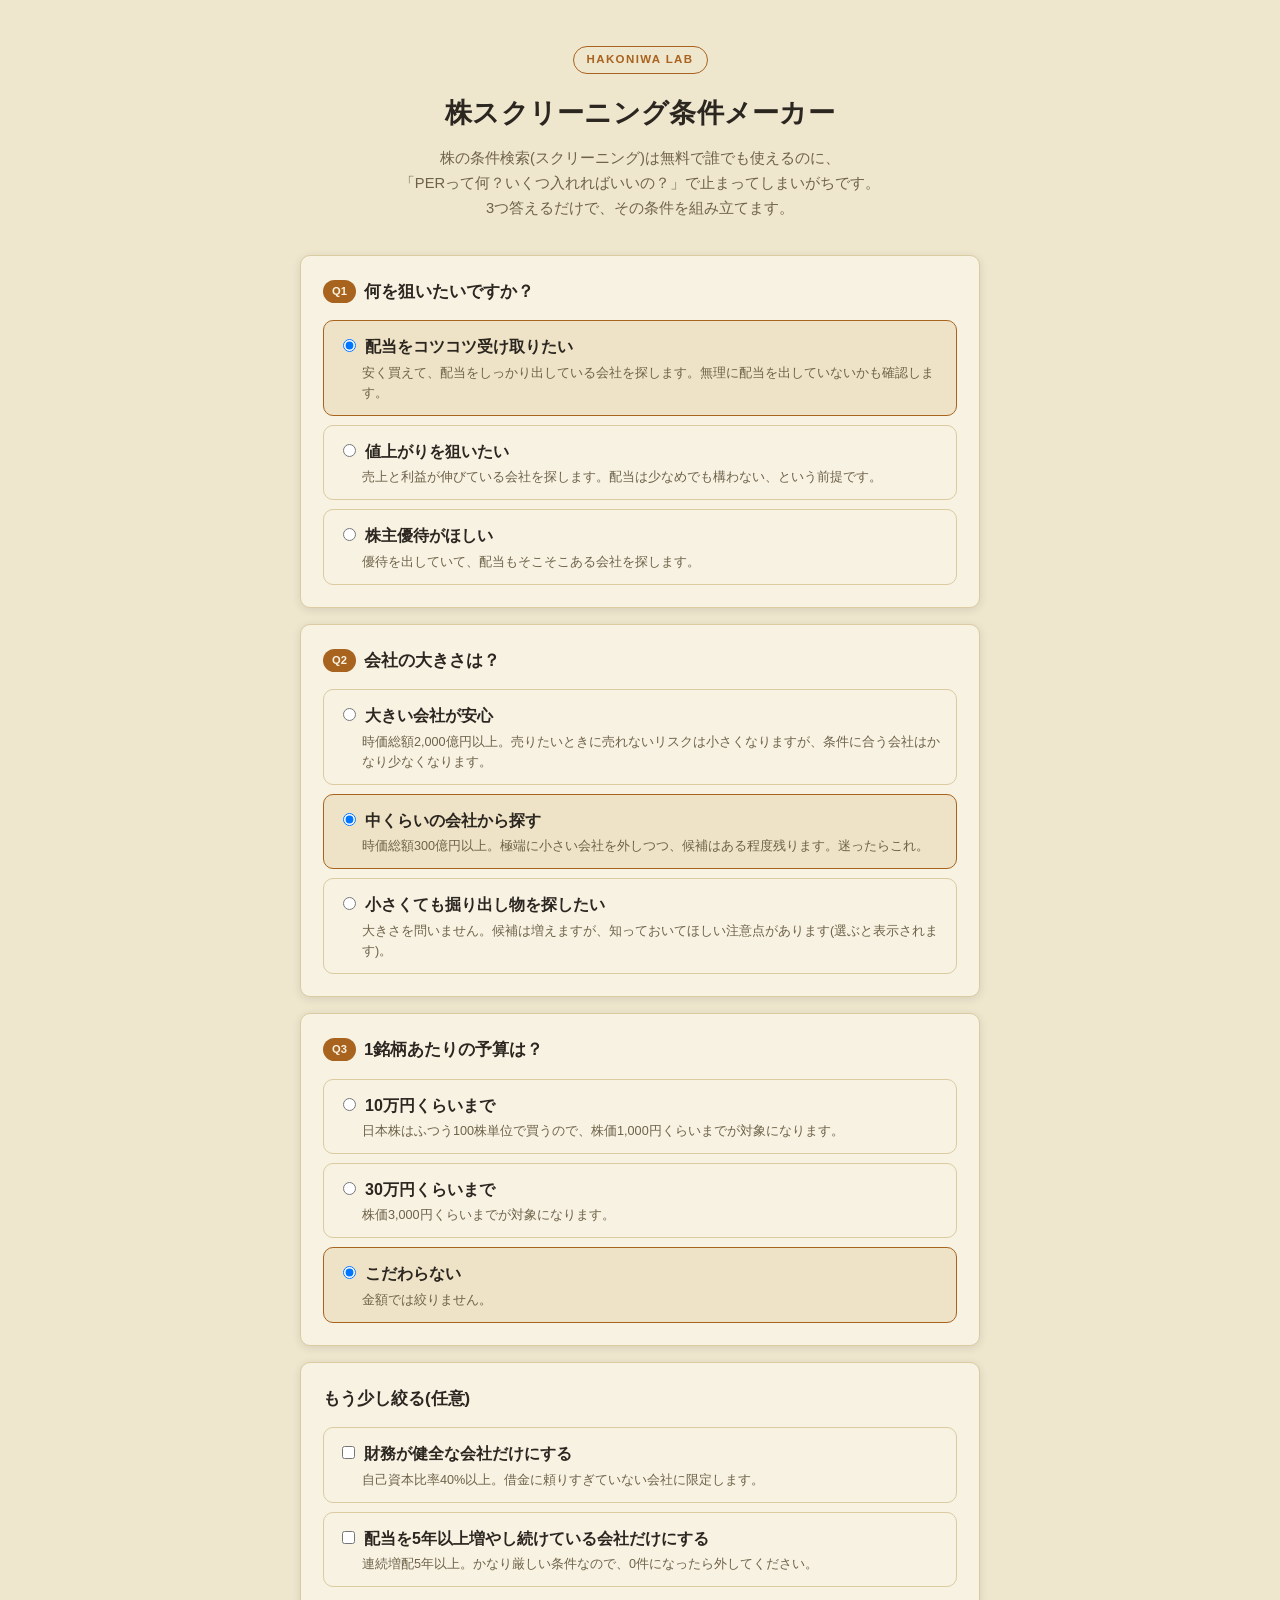
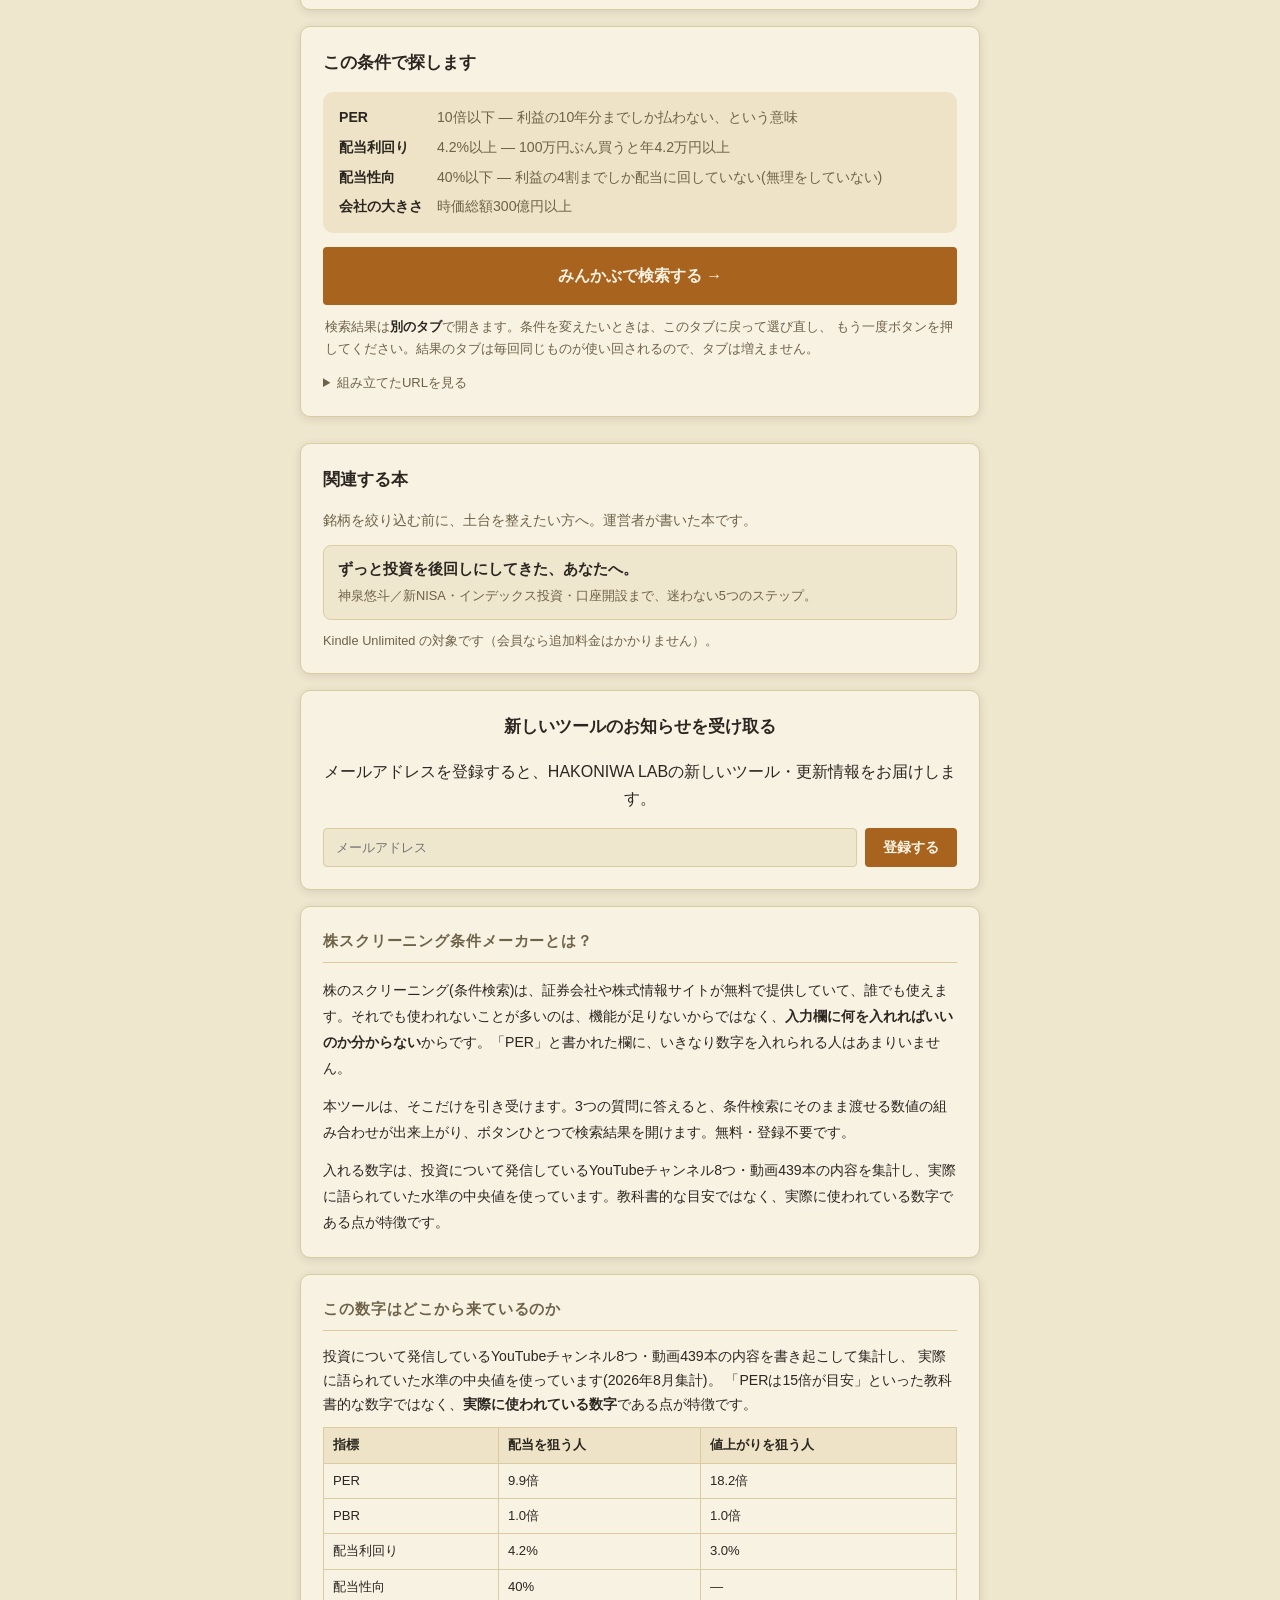
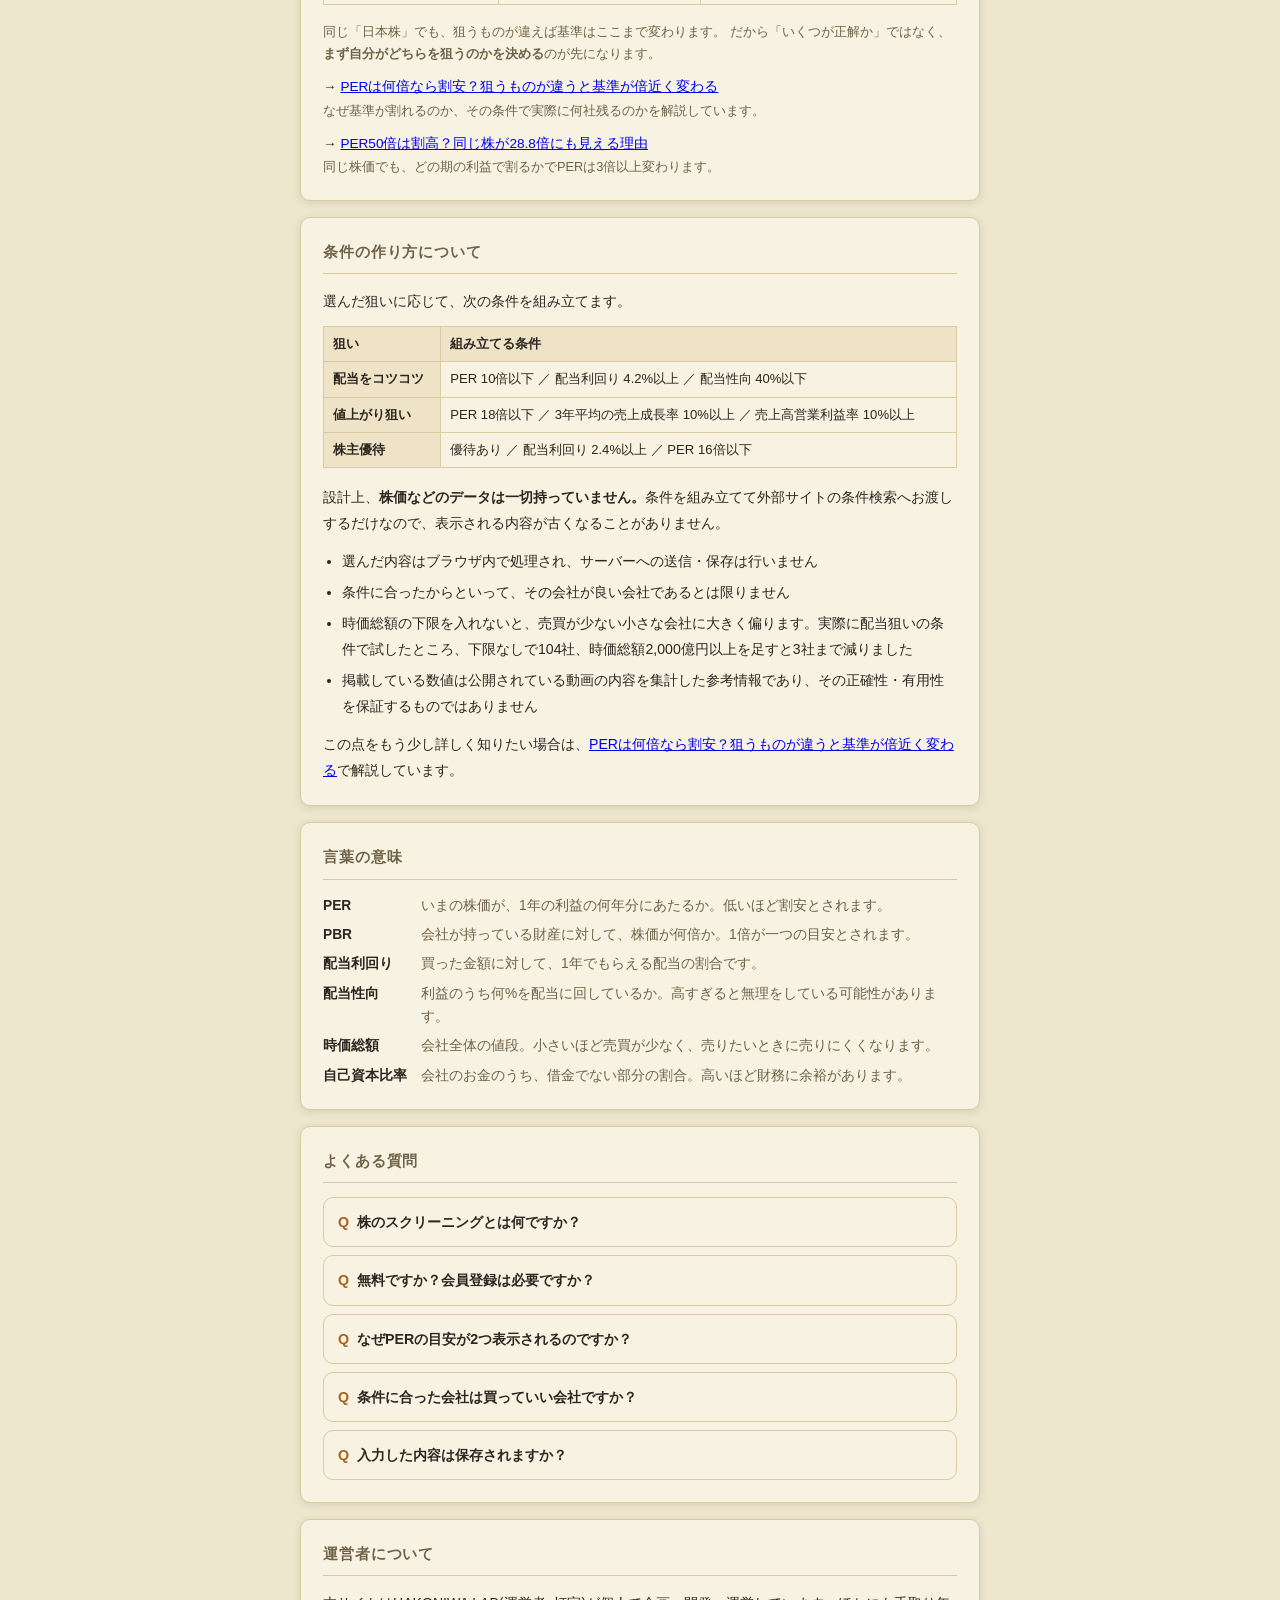
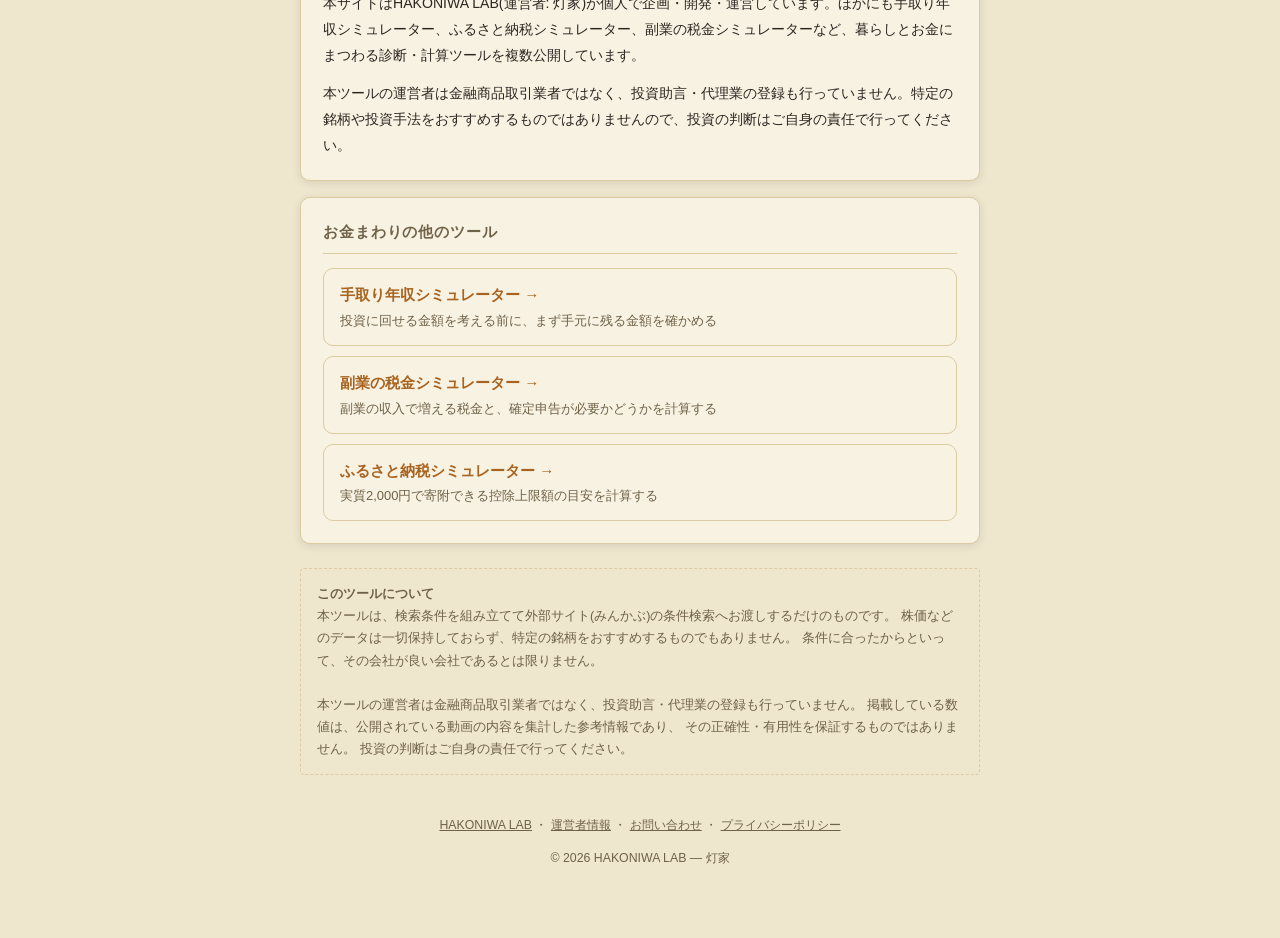
==== commit 5a90e386: "診断結果の下に関連する本のカードを追加 HAKONIWA LABのツールと、運営者が書いたKindle本をつなぐ導線。 結果画面の広告スロット直後に、文脈が自然につながる本だけを1〜2冊置く。 既存の" ====
--- a/index.html
+++ b/index.html
@@ -98,6 +98,20 @@
     </section>
 
     <div class="ad-slot" id="ad-slot-result-bottom"></div>
+      <div class="card card--books" data-books-card>
+        <h2 class="card__title">関連する本</h2>
+        <p class="books__lead">銘柄を絞り込む前に、土台を整えたい方へ。運営者が書いた本です。</p>
+        <ul class="books__list">
+          <li class="books__item">
+            <a href="https://www.amazon.co.jp/dp/B0H7M818R7" target="_blank" rel="noopener">
+              <span class="books__title">ずっと投資を後回しにしてきた、あなたへ。</span>
+              <span class="books__note">神泉悠斗／新NISA・インデックス投資・口座開設まで、迷わない5つのステップ。</span>
+            </a>
+          </li>
+        </ul>
+        <p class="books__ku">Kindle Unlimited の対象です（会員なら追加料金はかかりません）。</p>
+      </div>
+
 
     <div class="card card--lead" id="lead-card">
       <h2 class="card__title">新しいツールのお知らせを受け取る</h2>
--- a/css/style.css
+++ b/css/style.css
@@ -206,3 +206,25 @@
   color: var(--color-text);
 }
 @media (max-width: 480px) { .lead-form { flex-direction: column; } }
+
+/* --- 関連する本カード --- */
+.card--books .books__lead {
+  font-size: 0.9rem;
+  color: var(--color-text-muted);
+  margin: 0 0 12px;
+}
+.books__list { list-style: none; margin: 0; padding: 0; display: grid; gap: 10px; }
+.books__item a {
+  display: block;
+  padding: 12px 14px;
+  border: 1px solid var(--color-border);
+  border-radius: 8px;
+  background: var(--color-bg);
+  color: inherit;
+  text-decoration: none;
+}
+.books__item a:hover,
+.books__item a:focus-visible { border-color: var(--color-primary); }
+.books__title { display: block; font-weight: 600; font-size: 0.95rem; line-height: 1.5; }
+.books__note { display: block; font-size: 0.8rem; color: var(--color-text-muted); margin-top: 4px; }
+.books__ku { font-size: 0.8rem; color: var(--color-text-muted); margin: 10px 0 0; }
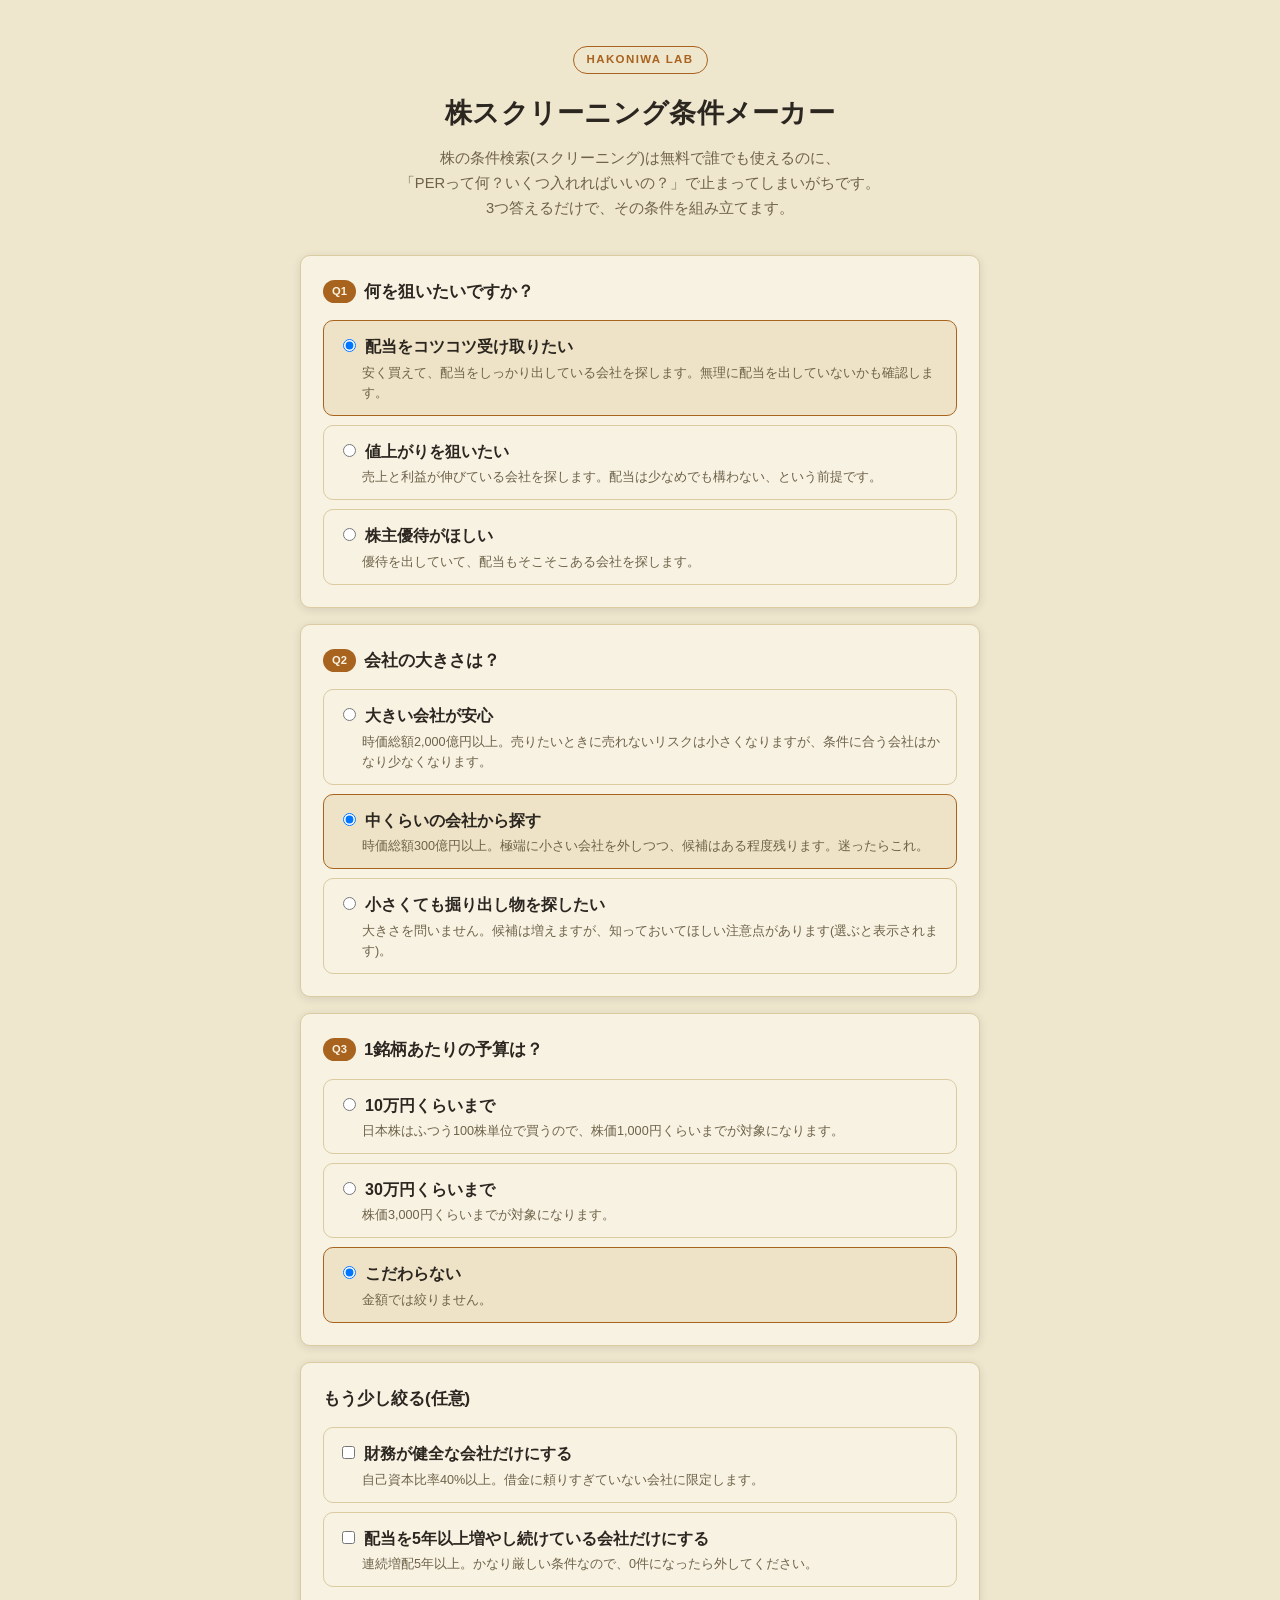
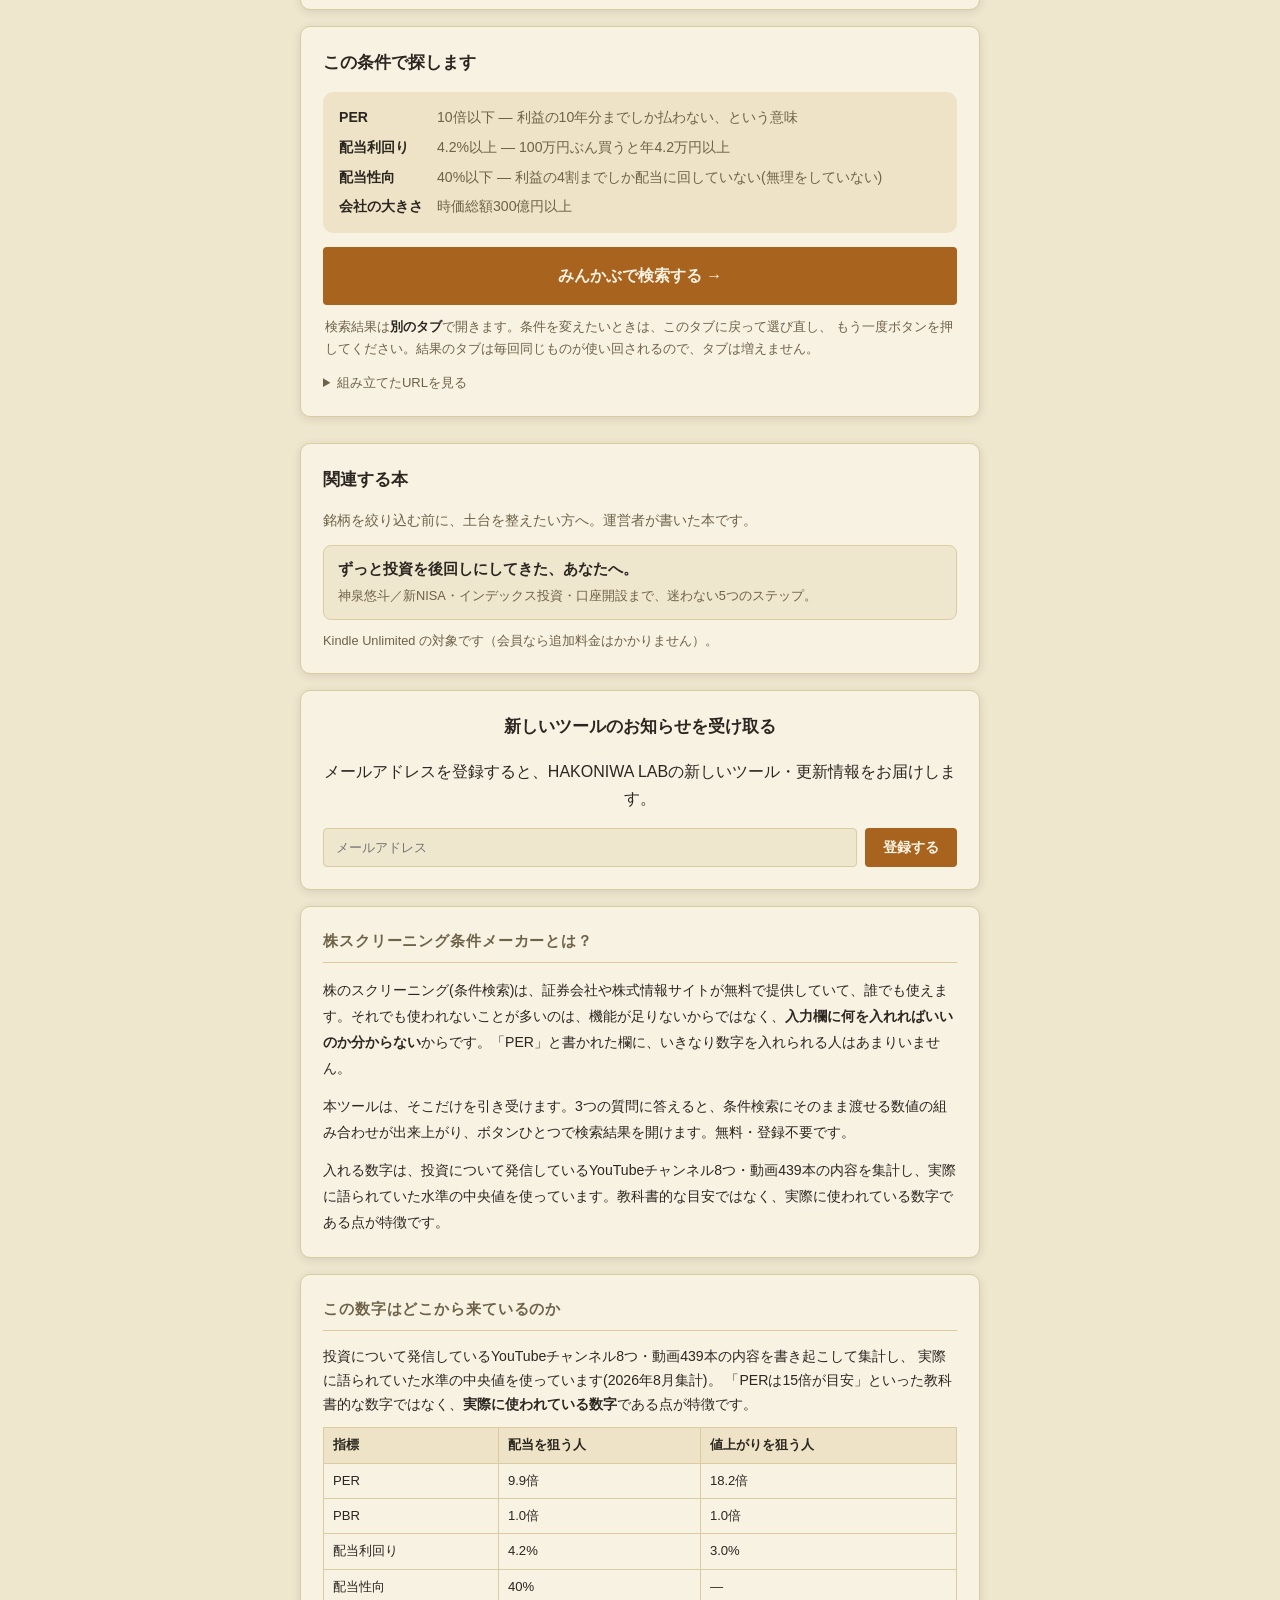
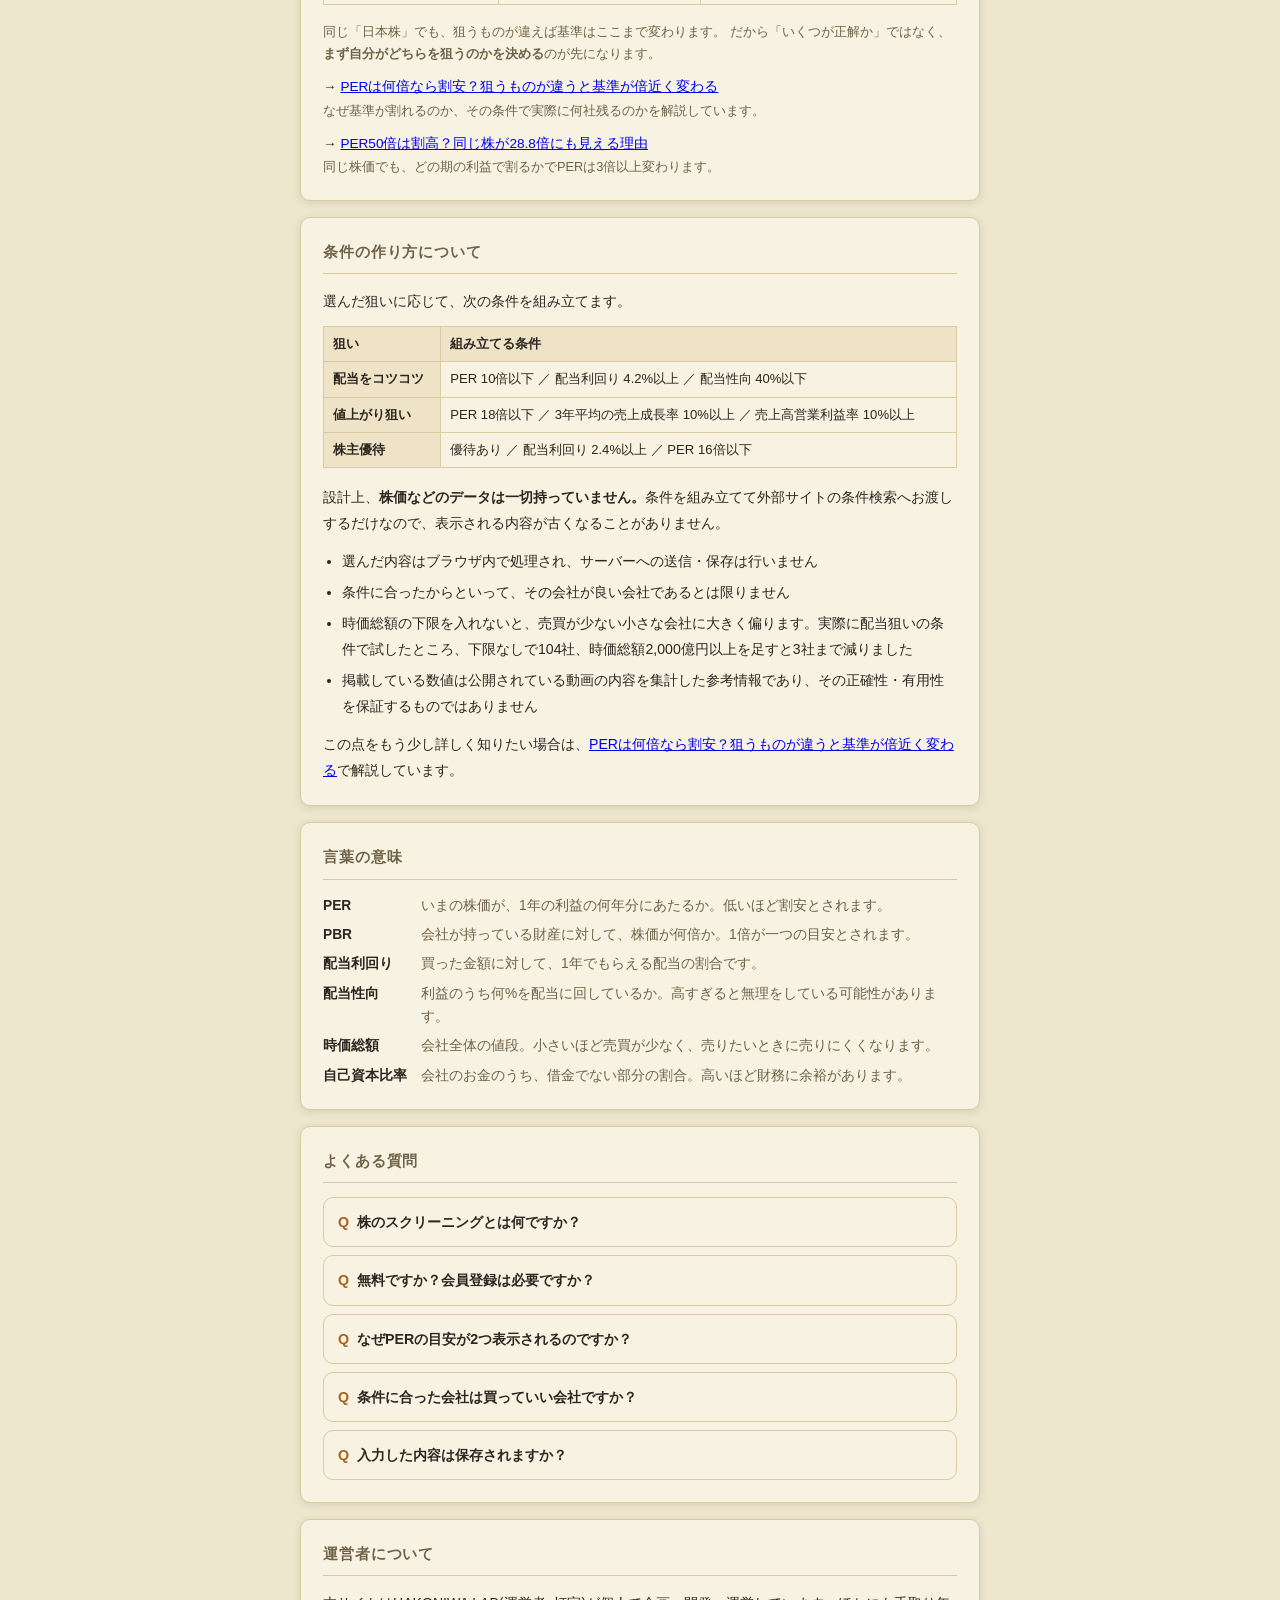
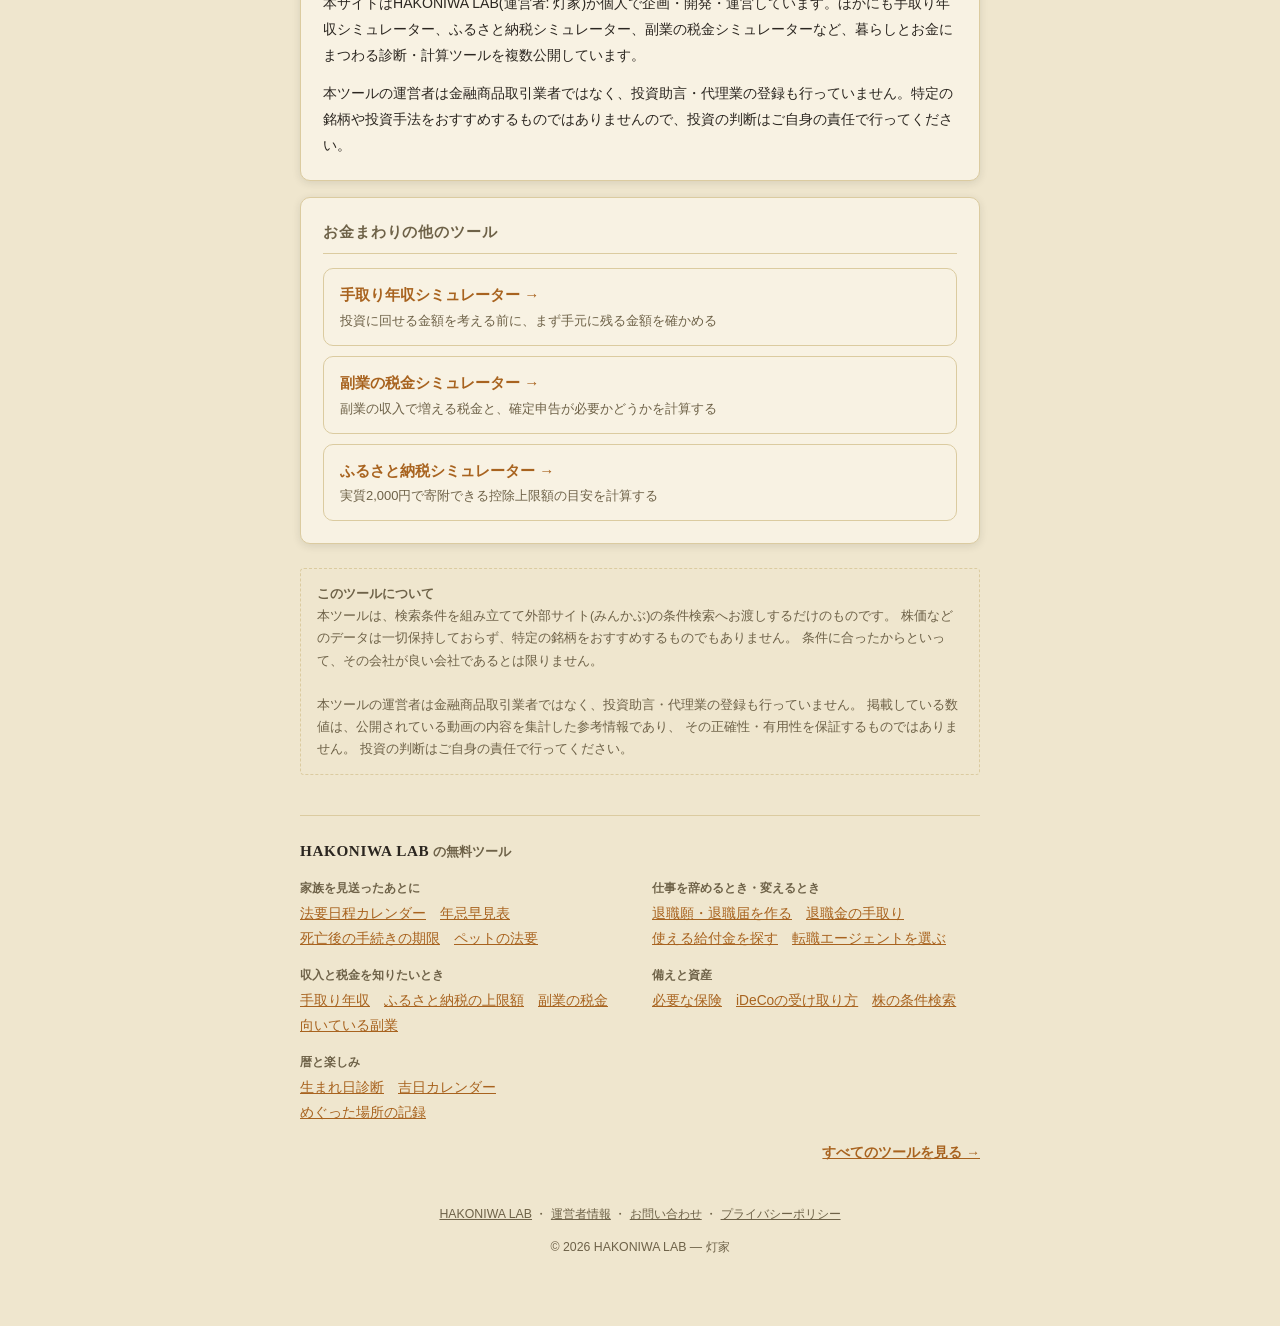
==== commit d993a3b8: "全ページにHAKONIWA LABのツール一覧とパンくずの入口を追加 286ページ中、サイトのトップへ戻れるのが9ページだけで、 記事から入った人がほかのツールに気づけなかったため。 - 本文の下(フ" ====
--- a/index.html
+++ b/index.html
@@ -3,6 +3,14 @@
 <head>
 <meta charset="UTF-8">
 <meta name="viewport" content="width=device-width, initial-scale=1.0">
+<!-- Google tag (gtag.js) -->
+<script async src="https://www.googletagmanager.com/gtag/js?id=G-WTBHV5QYG3"></script>
+<script>
+  window.dataLayer = window.dataLayer || [];
+  function gtag(){dataLayer.push(arguments);}
+  gtag('js', new Date());
+  gtag('config', 'G-WTBHV5QYG3');
+</script>
 <title>株スクリーニング条件メーカー | HAKONIWA LAB</title>
 <meta name="description" content="3つの質問に答えるだけで、株のスクリーニング(条件検索)にそのまま使える条件を組み立てます。PERや配当利回りに何を入れればいいか分からない初心者向けの無料ツール。">
 <link rel="canonical" href="https://hakoniwalab.com/stock-screener/">
@@ -249,6 +257,73 @@
     </div>
   </main>
 
+  <!-- site-nav:start -->
+  <style>
+  .site-nav { margin: 40px 0 0; padding: 22px 0 0; border-top: 1px solid var(--color-border, var(--line, #dbcba0)); color: var(--color-text, var(--ink, #2b2620)); text-align: left; }
+  .site-nav__title { margin: 0 0 14px; font-size: 0.82rem; font-weight: 700; color: var(--color-text-muted, var(--muted, #6e6248)); }
+  .site-nav__title a { font-family: Georgia, "Times New Roman", serif; font-size: 0.95rem; letter-spacing: 0.04em; color: var(--color-text, var(--ink, #2b2620)); text-decoration: none; }
+  .site-nav__groups { display: grid; gap: 14px 24px; }
+  @media (min-width: 560px) { .site-nav__groups { grid-template-columns: 1fr 1fr; } }
+  .site-nav__label { margin: 0 0 4px; font-size: 0.74rem; font-weight: 700; color: var(--color-text-muted, var(--muted, #6e6248)); }
+  .site-nav__links { display: flex; flex-wrap: wrap; gap: 2px 14px; margin: 0; padding: 0; list-style: none; font-size: 0.86rem; line-height: 1.7; }
+  .site-nav__links li { margin: 0; padding: 0; }
+  .site-nav__links li::before { content: none; }
+  .site-nav__links a { color: var(--color-primary, var(--navy, #a8631f)); }
+  .site-nav__all { margin: 16px 0 0; font-size: 0.86rem; text-align: right; }
+  .site-nav__all a { color: var(--color-primary, var(--navy, #a8631f)); font-weight: 700; }
+  .app-footer a { color: var(--color-text-muted, var(--muted, #6e6248)); }
+  </style>
+  <nav class="site-nav" aria-label="HAKONIWA LABのツール">
+    <p class="site-nav__title"><a href="../">HAKONIWA LAB</a> の無料ツール</p>
+    <div class="site-nav__groups">
+      <div>
+        <p class="site-nav__label">家族を見送ったあとに</p>
+        <ul class="site-nav__links">
+          <li><a href="../houyou-calendar/">法要日程カレンダー</a></li>
+          <li><a href="../houyou-calendar/hayami/">年忌早見表</a></li>
+          <li><a href="../houyou-calendar/tetsuzuki/">死亡後の手続きの期限</a></li>
+          <li><a href="../houyou-calendar/pet/">ペットの法要</a></li>
+        </ul>
+      </div>
+      <div>
+        <p class="site-nav__label">仕事を辞めるとき・変えるとき</p>
+        <ul class="site-nav__links">
+          <li><a href="../resignation-letter-generator/">退職願・退職届を作る</a></li>
+          <li><a href="../retirement-simulator/">退職金の手取り</a></li>
+          <li><a href="../subsidy-checker/">使える給付金を探す</a></li>
+          <li><a href="../career-checker/">転職エージェントを選ぶ</a></li>
+        </ul>
+      </div>
+      <div>
+        <p class="site-nav__label">収入と税金を知りたいとき</p>
+        <ul class="site-nav__links">
+          <li><a href="../takehome-calculator/">手取り年収</a></li>
+          <li><a href="../furusato-simulator/">ふるさと納税の上限額</a></li>
+          <li><a href="../sidejob-tax-simulator/">副業の税金</a></li>
+          <li><a href="../sidejob-checker/">向いている副業</a></li>
+        </ul>
+      </div>
+      <div>
+        <p class="site-nav__label">備えと資産</p>
+        <ul class="site-nav__links">
+          <li><a href="../insurance-checker/">必要な保険</a></li>
+          <li><a href="../retirement-simulator/ideco/">iDeCoの受け取り方</a></li>
+          <li><a href="../stock-screener/">株の条件検索</a></li>
+        </ul>
+      </div>
+      <div>
+        <p class="site-nav__label">暦と楽しみ</p>
+        <ul class="site-nav__links">
+          <li><a href="../birthday-fortune/">生まれ日診断</a></li>
+          <li><a href="../birthday-fortune/calendar/">吉日カレンダー</a></li>
+          <li><a href="../meguri-log/">めぐった場所の記録</a></li>
+        </ul>
+      </div>
+    </div>
+    <p class="site-nav__all"><a href="../">すべてのツールを見る →</a></p>
+  </nav>
+  <!-- site-nav:end -->
+
   <footer class="footer">
     <p><a href="https://hakoniwalab.com/">HAKONIWA LAB</a> ・ <a href="https://hakoniwalab.com/about.html">運営者情報</a> ・ <a href="https://hakoniwalab.com/contact.html">お問い合わせ</a> ・ <a href="https://hakoniwalab.com/privacy.html">プライバシーポリシー</a></p>
     <p>&copy; 2026 HAKONIWA LAB — 灯家</p>
--- a/css/style.css
+++ b/css/style.css
@@ -140,6 +140,8 @@
 .tbl { border-collapse: collapse; width: 100%; margin: 10px 0 16px; font-size: 0.82rem; }
 .tbl th, .tbl td { border: 1px solid var(--color-border); padding: 6px 9px; text-align: left; }
 .tbl th { background: var(--color-note-bg); white-space: nowrap; font-weight: 700; }
+/* 列見出しは長いのでスマホでは折り返す(折り返さないと表が横にはみ出す)。行見出しは nowrap のまま */
+.tbl thead th { white-space: normal; }
 .terms { margin: 0; display: grid; grid-template-columns: auto 1fr; gap: 6px 14px; font-size: 0.86rem; }
 .terms dt { font-weight: 700; white-space: nowrap; }
 .terms dd { margin: 0; color: var(--color-text-muted); }
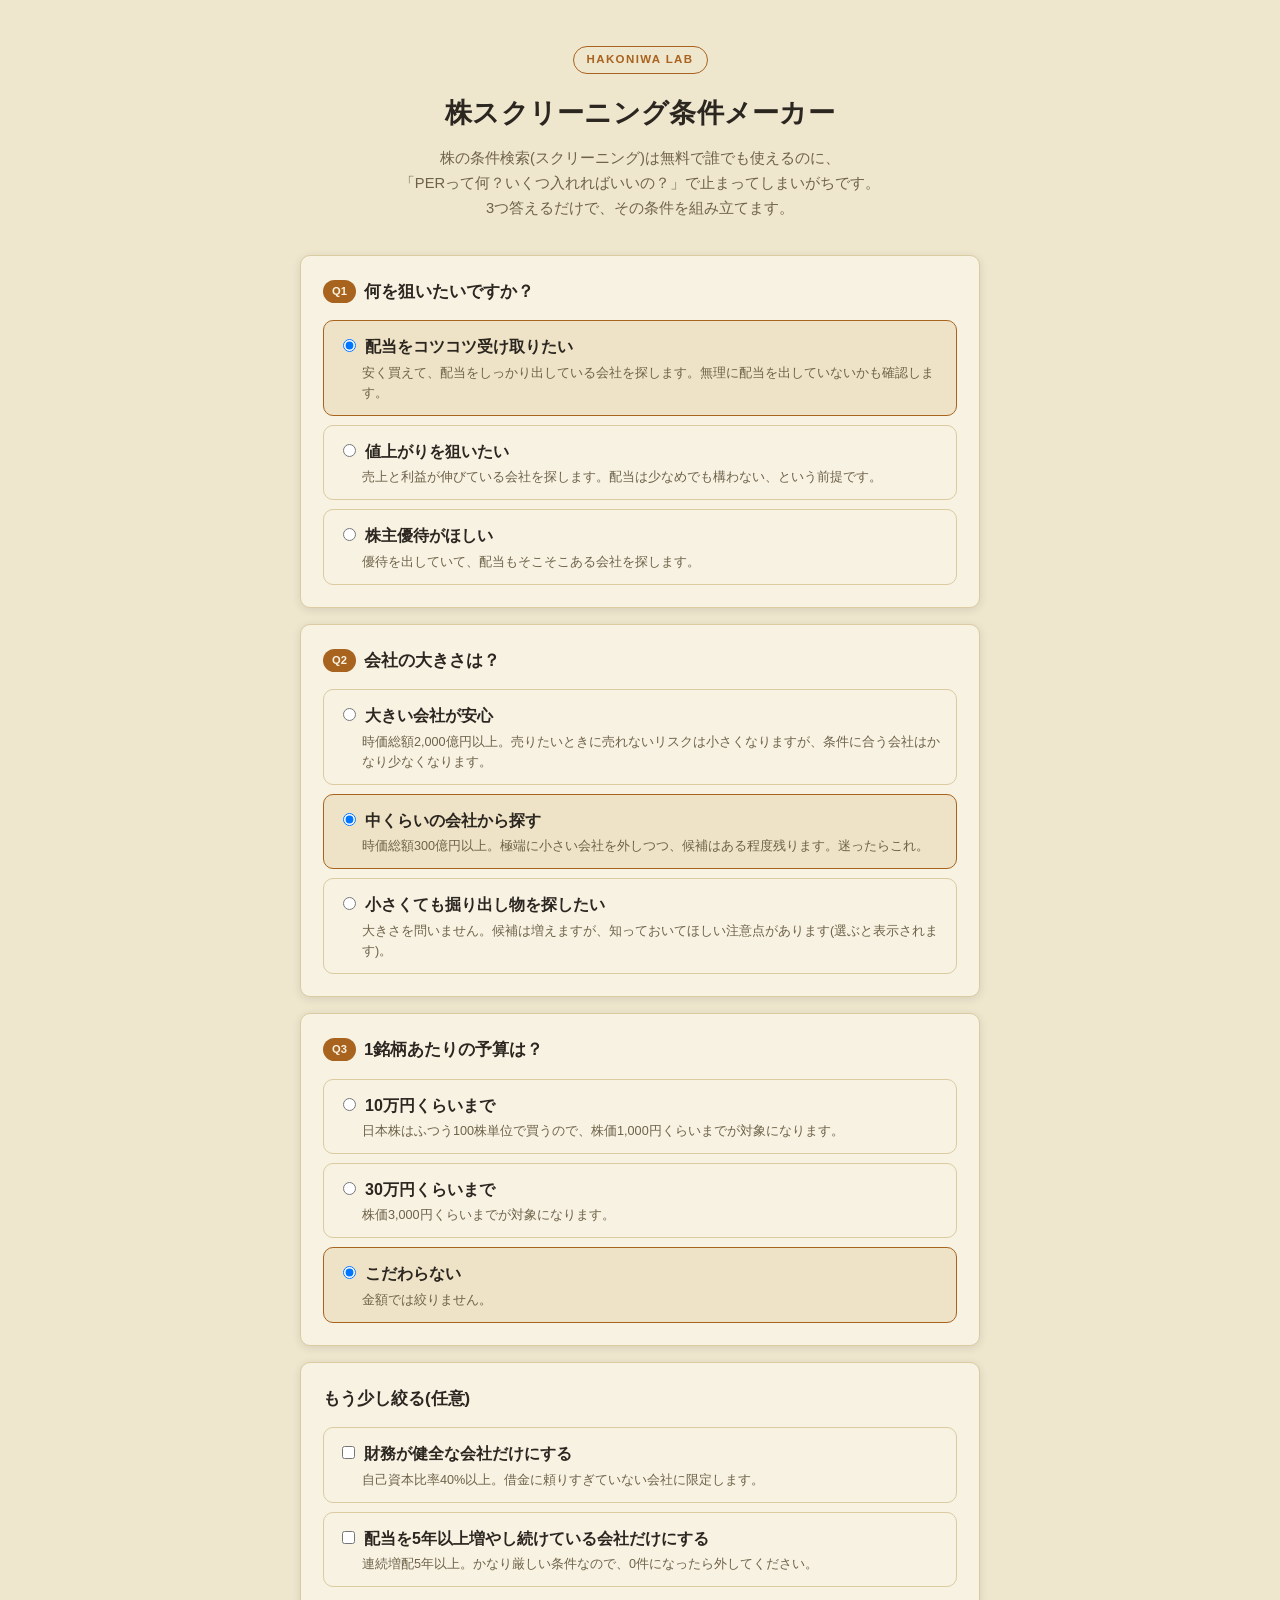
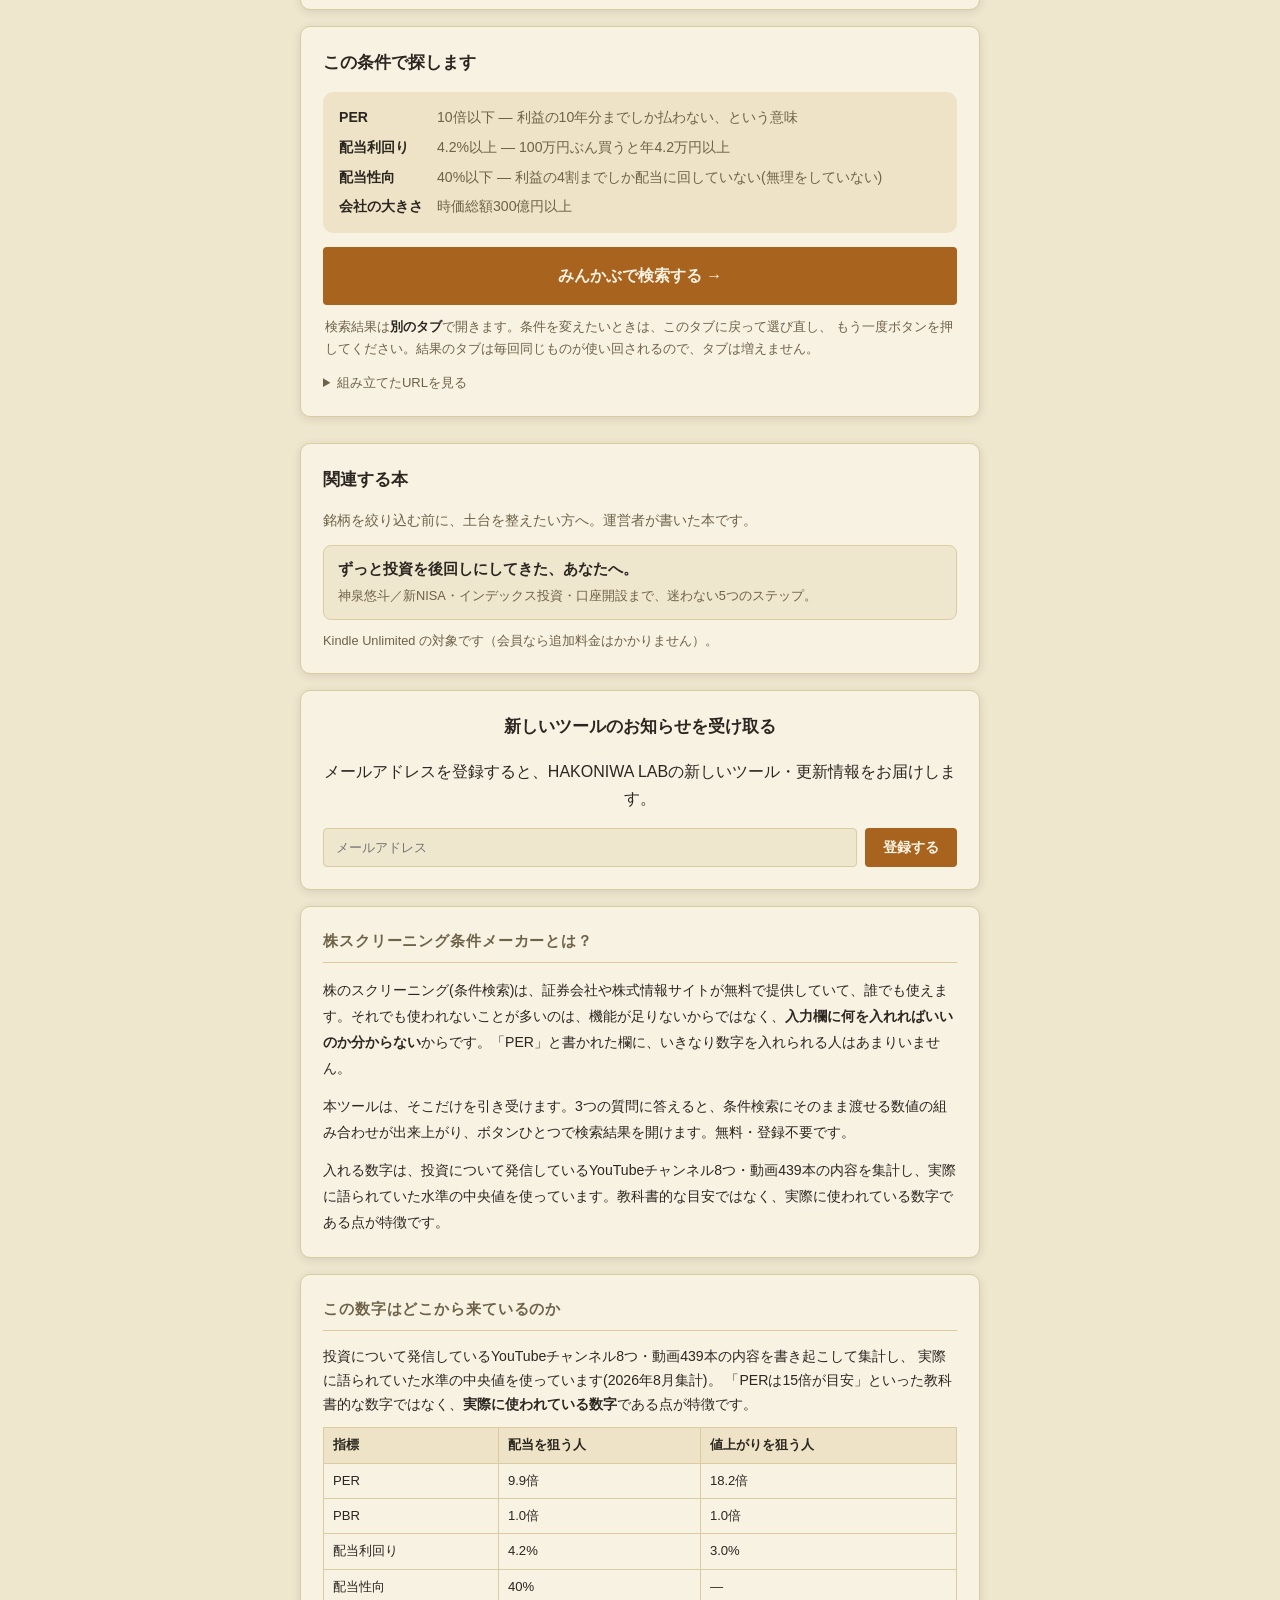
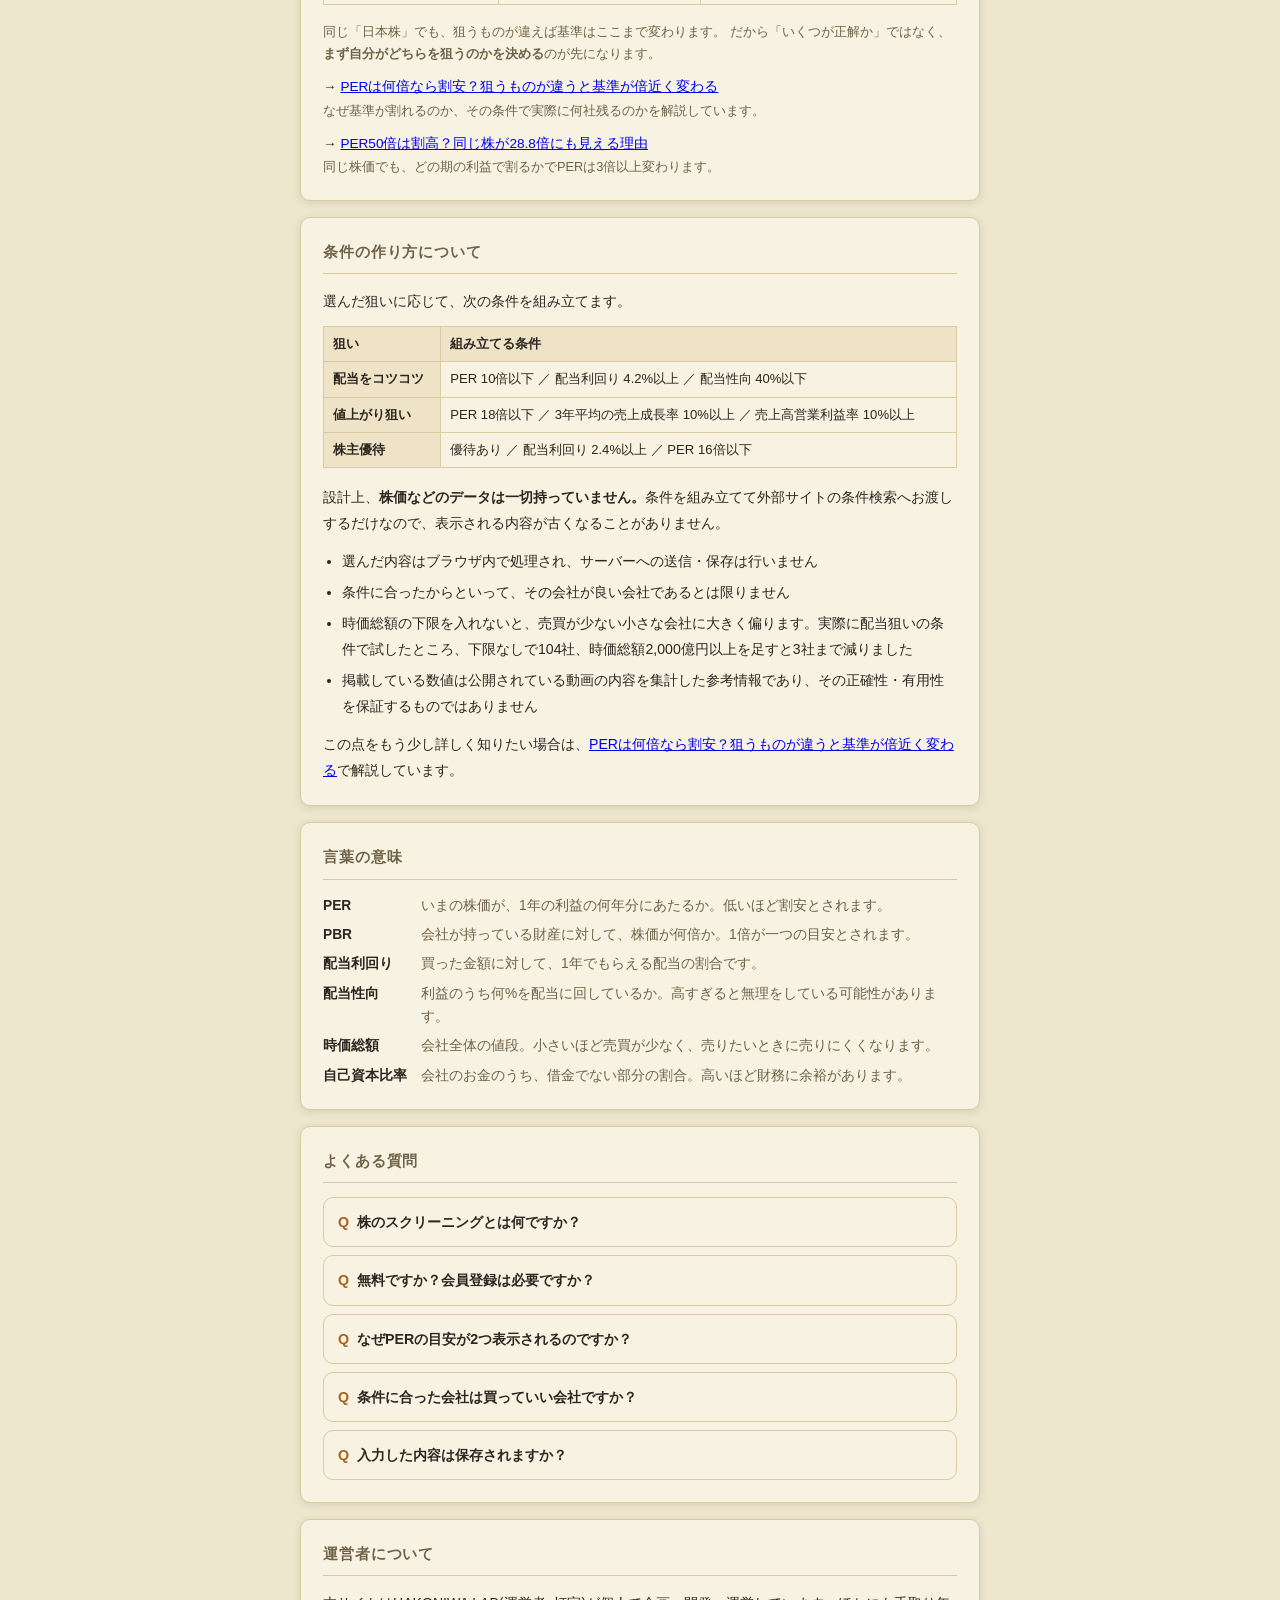
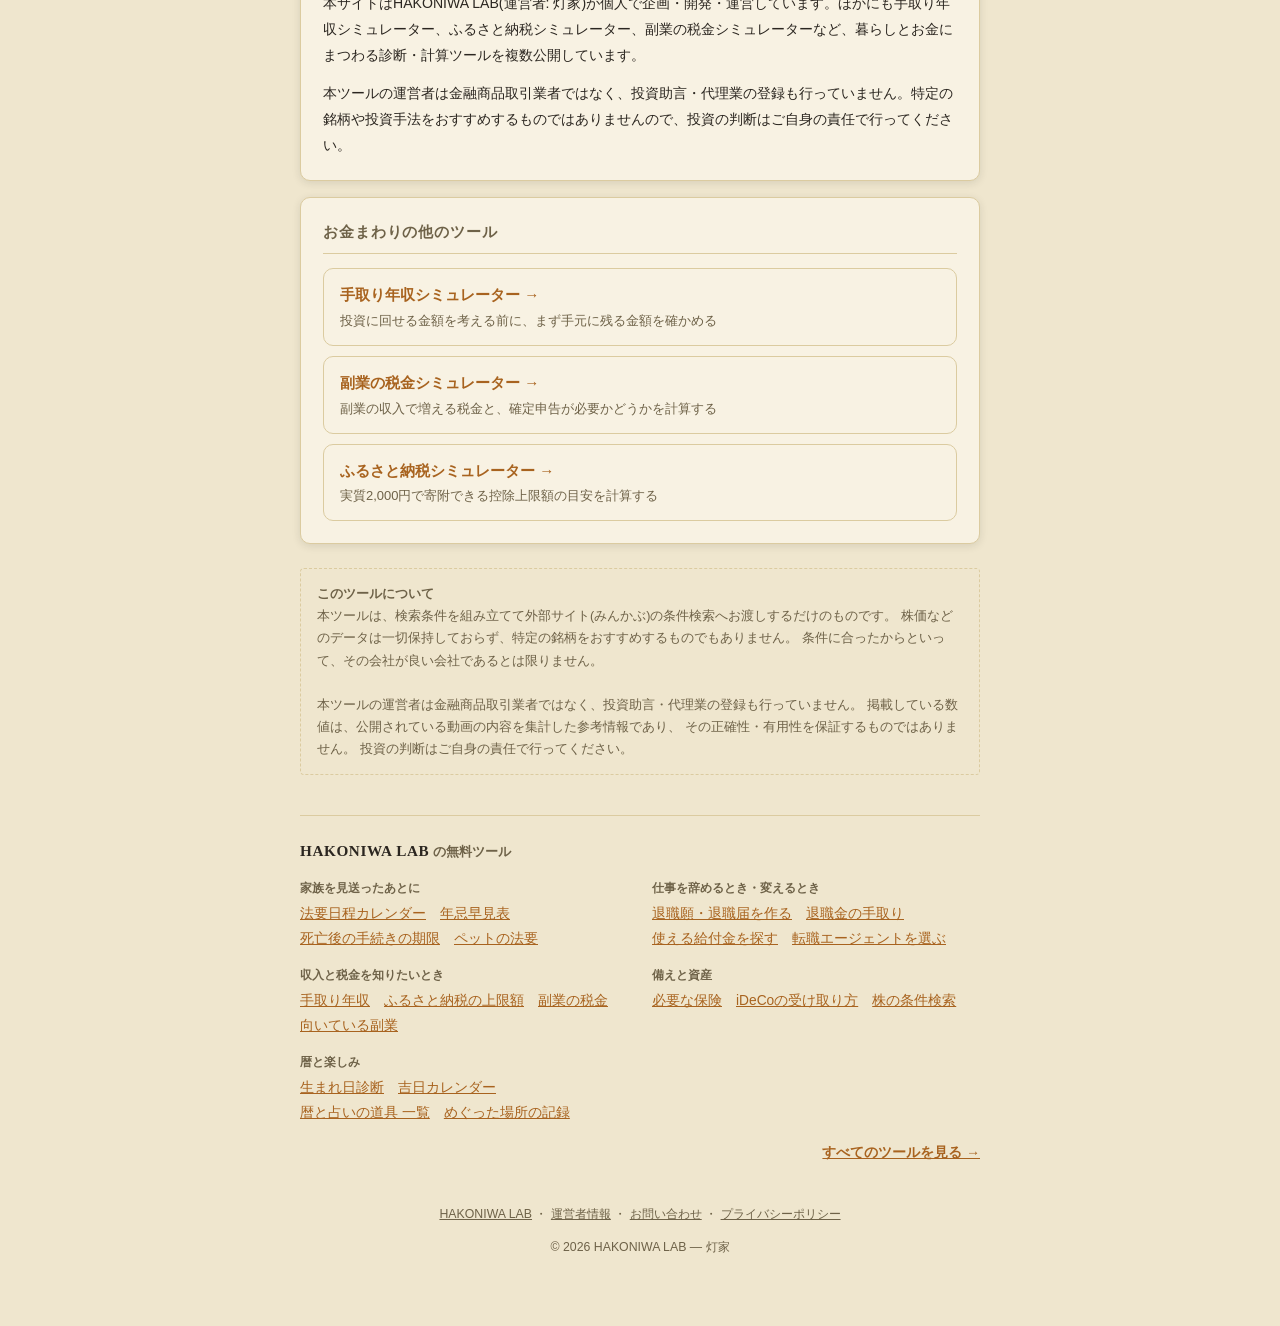
==== commit 4139dd63: "全ページのツール一覧に「暦と占いの道具 一覧」を追加 Co-Authored-By: Claude Opus 5.5 <noreply@anthropic.com>" ====
--- a/index.html
+++ b/index.html
@@ -316,6 +316,7 @@
         <ul class="site-nav__links">
           <li><a href="../birthday-fortune/">生まれ日診断</a></li>
           <li><a href="../birthday-fortune/calendar/">吉日カレンダー</a></li>
+          <li><a href="../birthday-fortune/tools/">暦と占いの道具 一覧</a></li>
           <li><a href="../meguri-log/">めぐった場所の記録</a></li>
         </ul>
       </div>
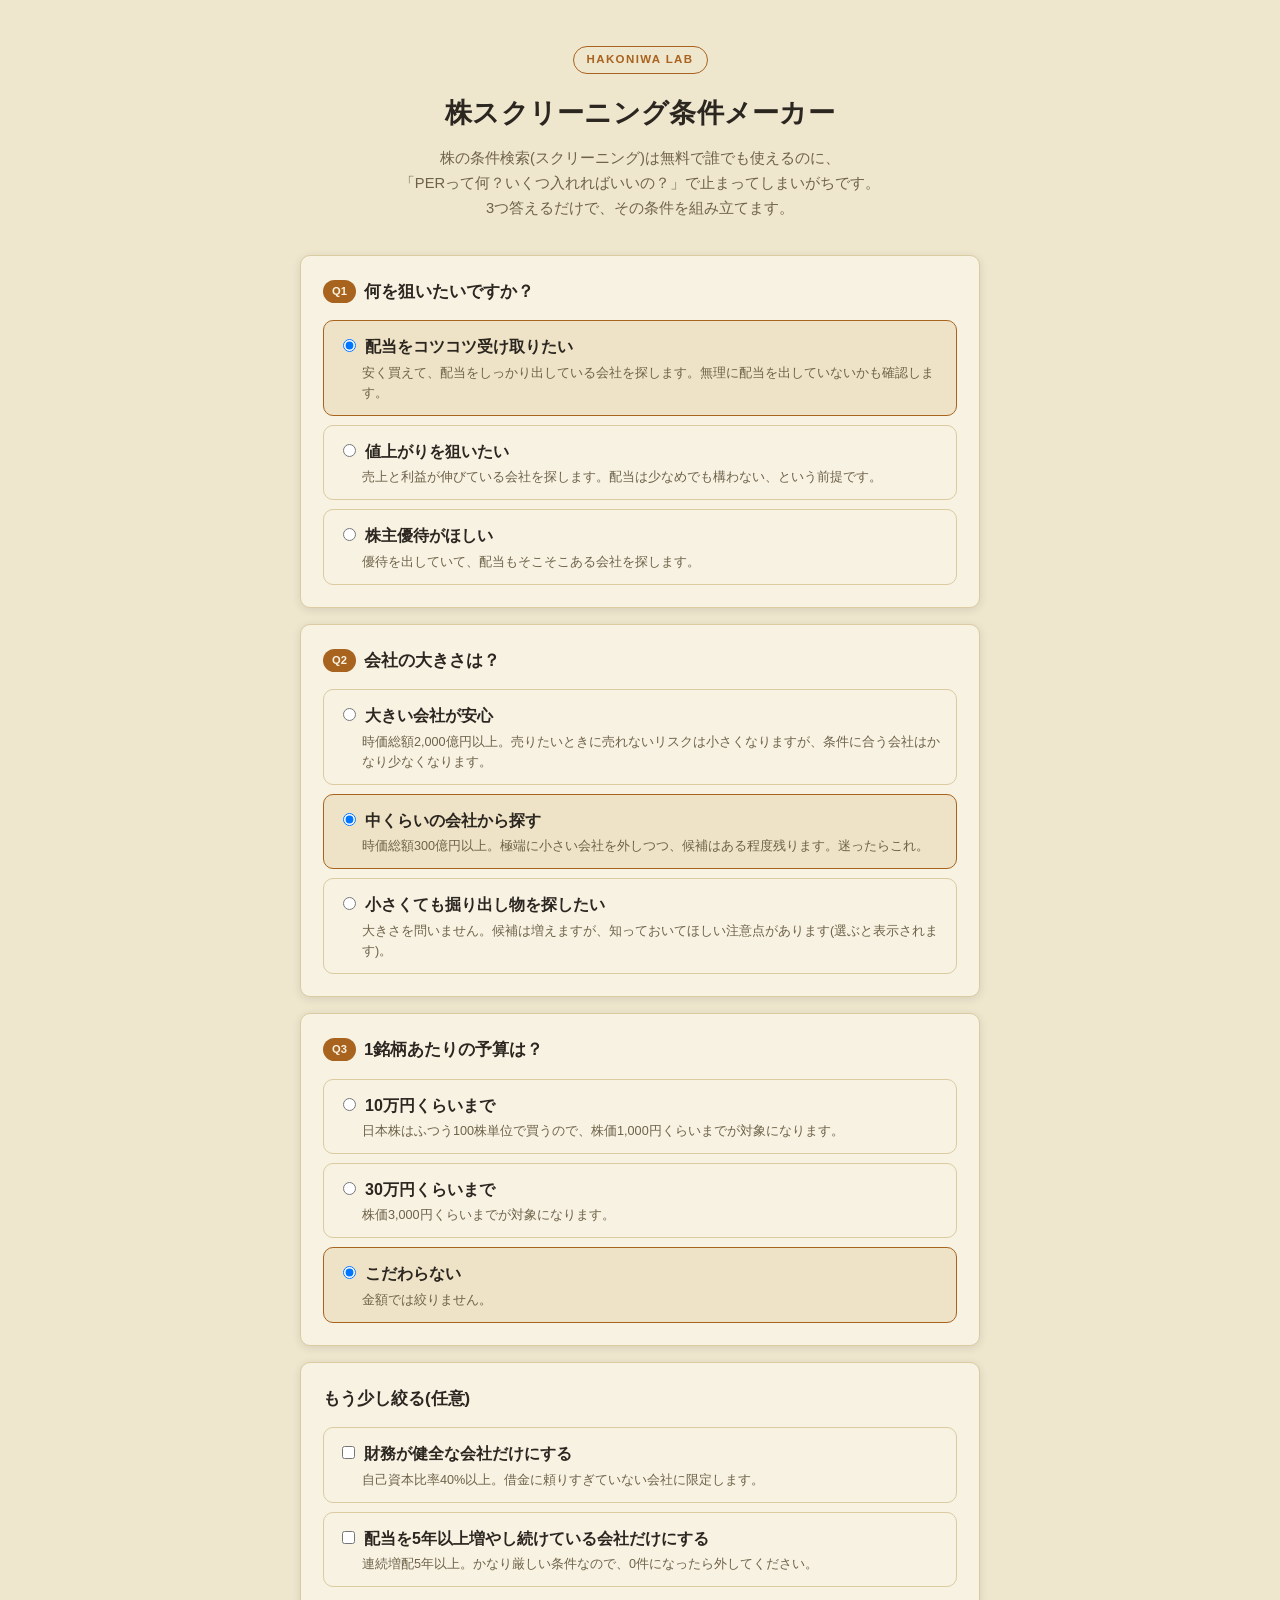
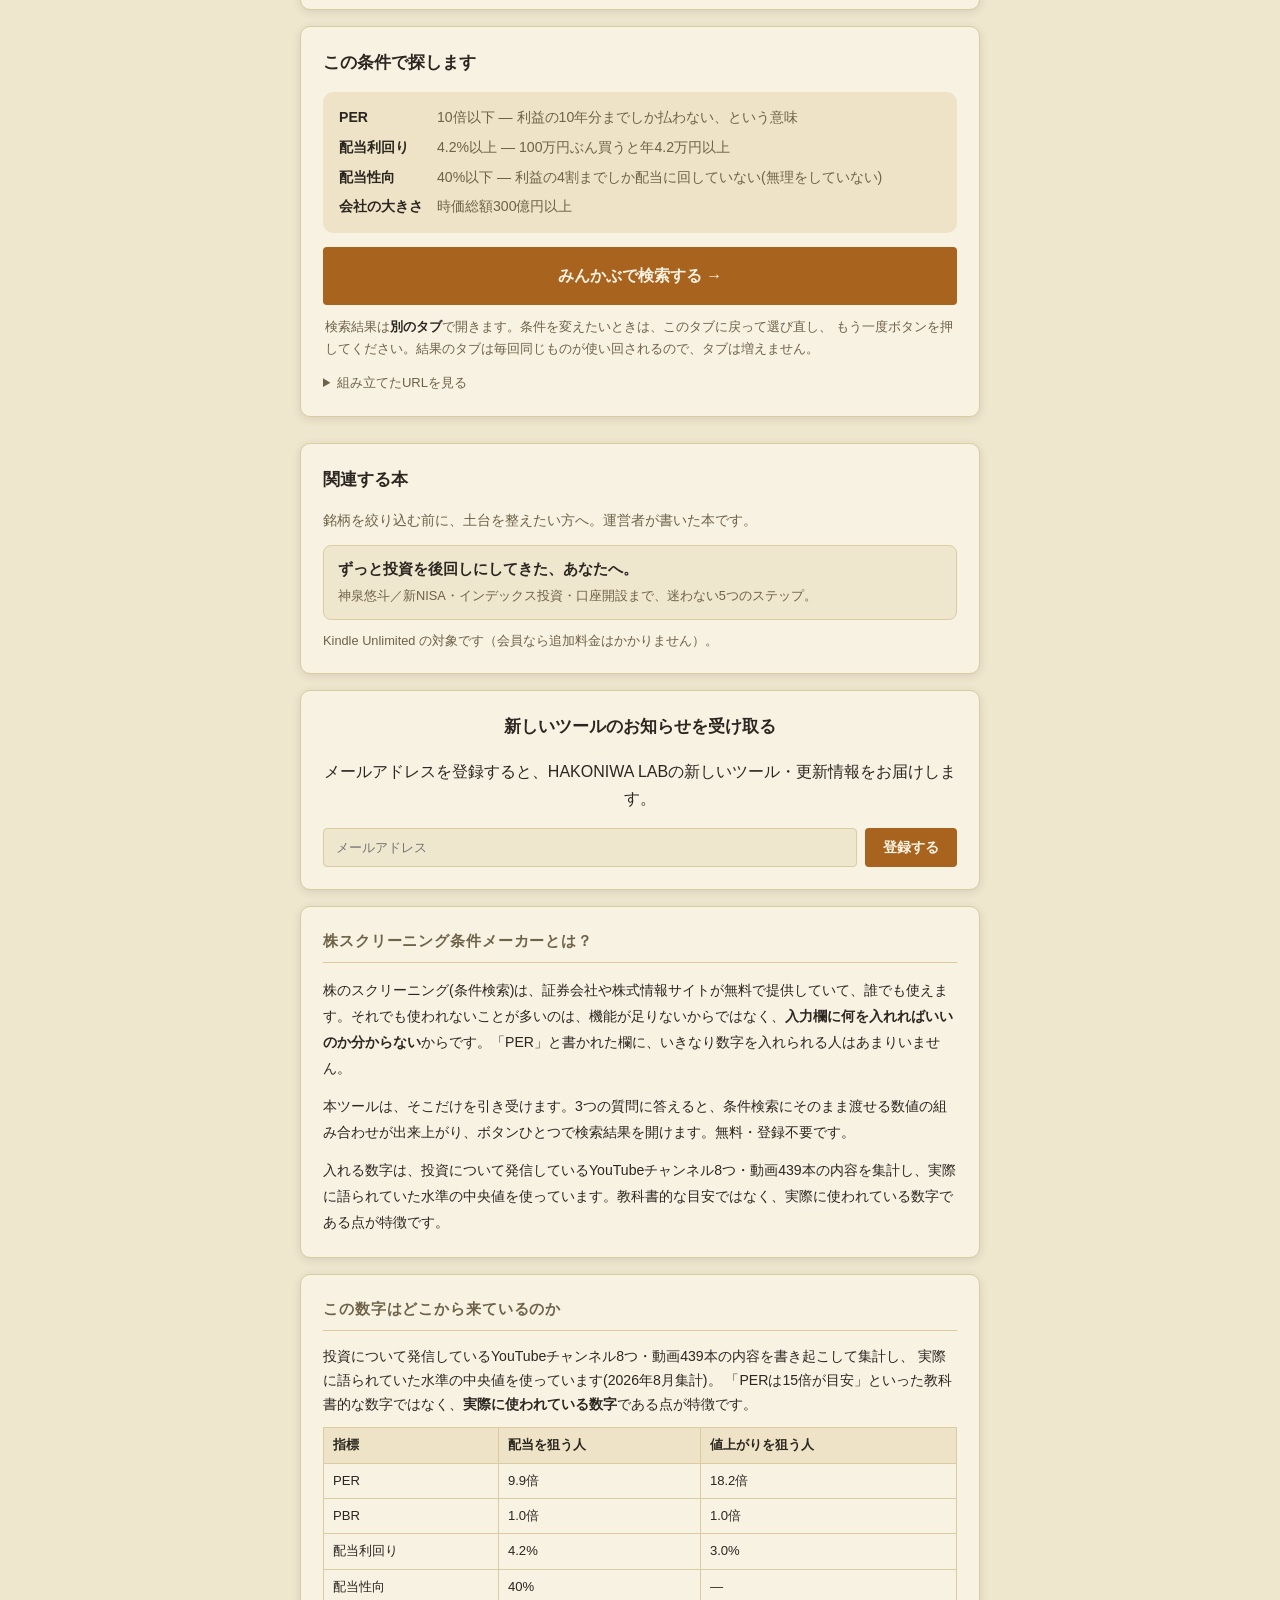
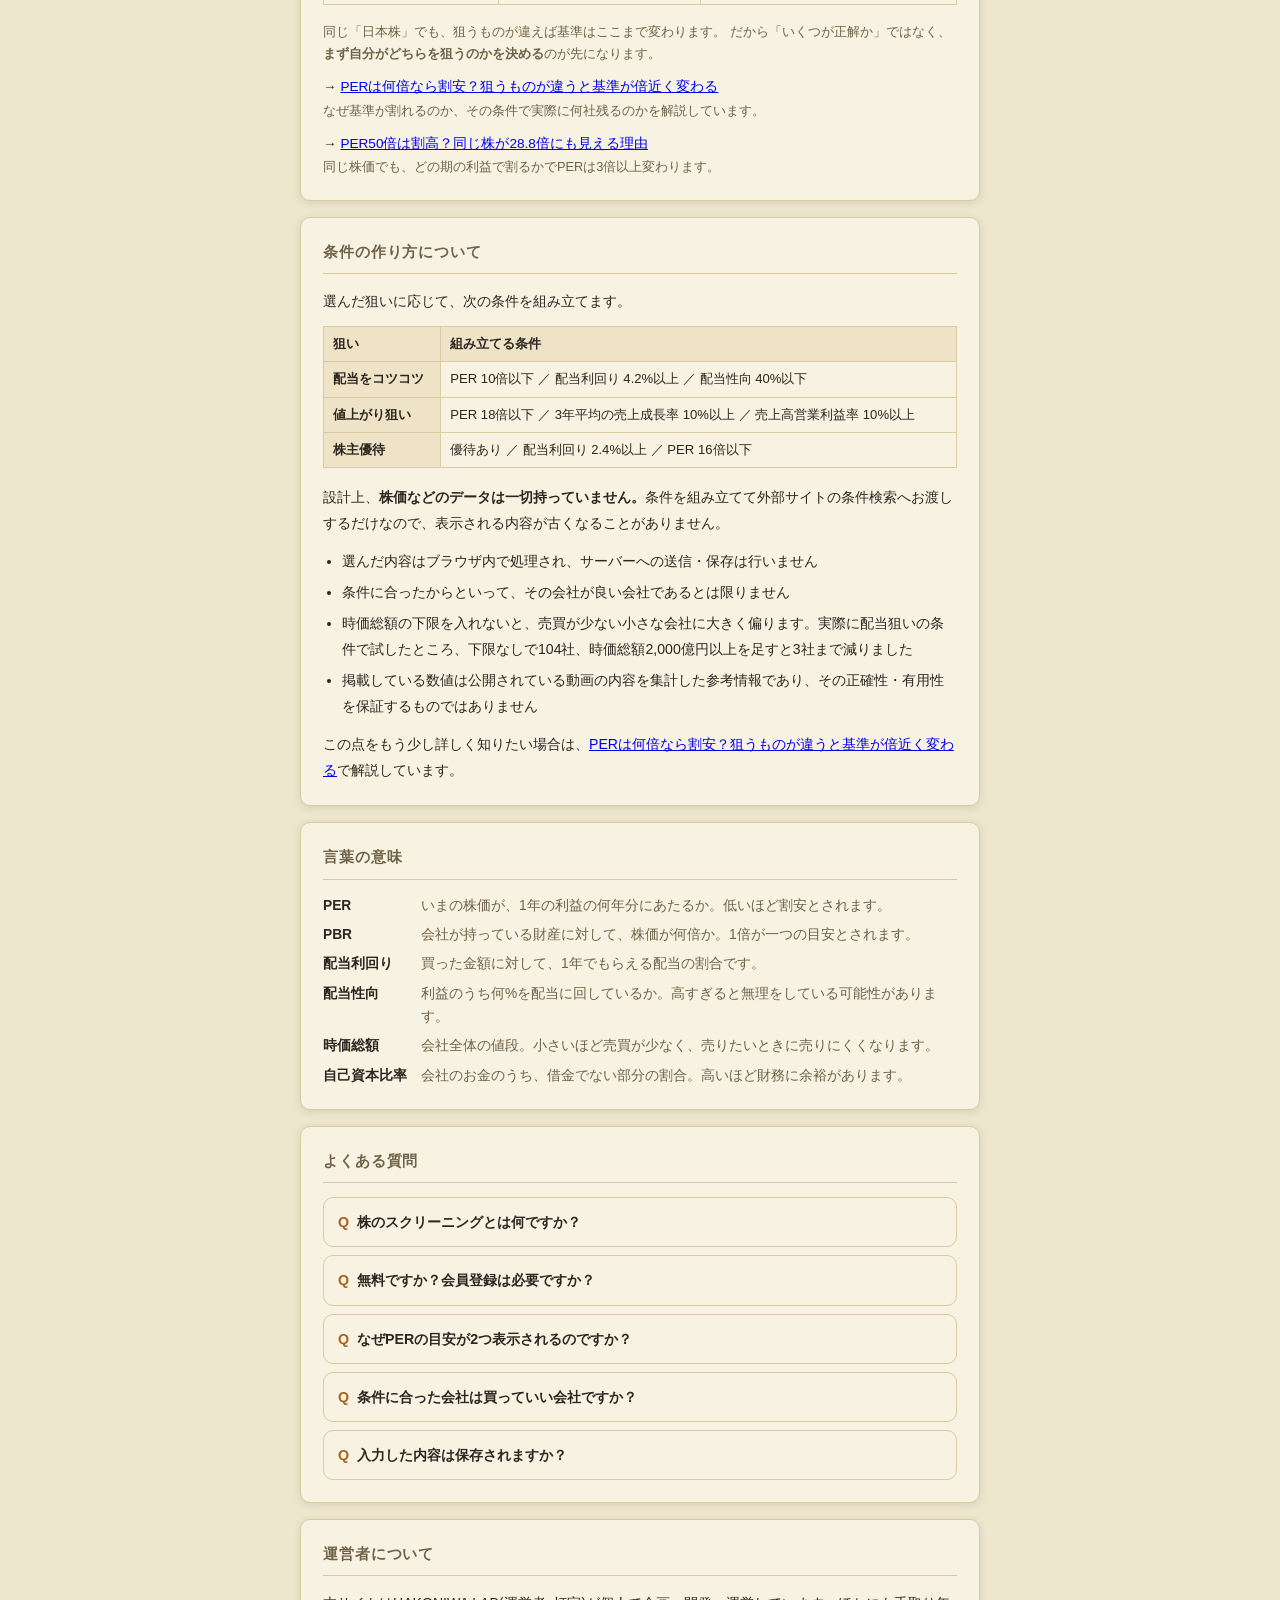
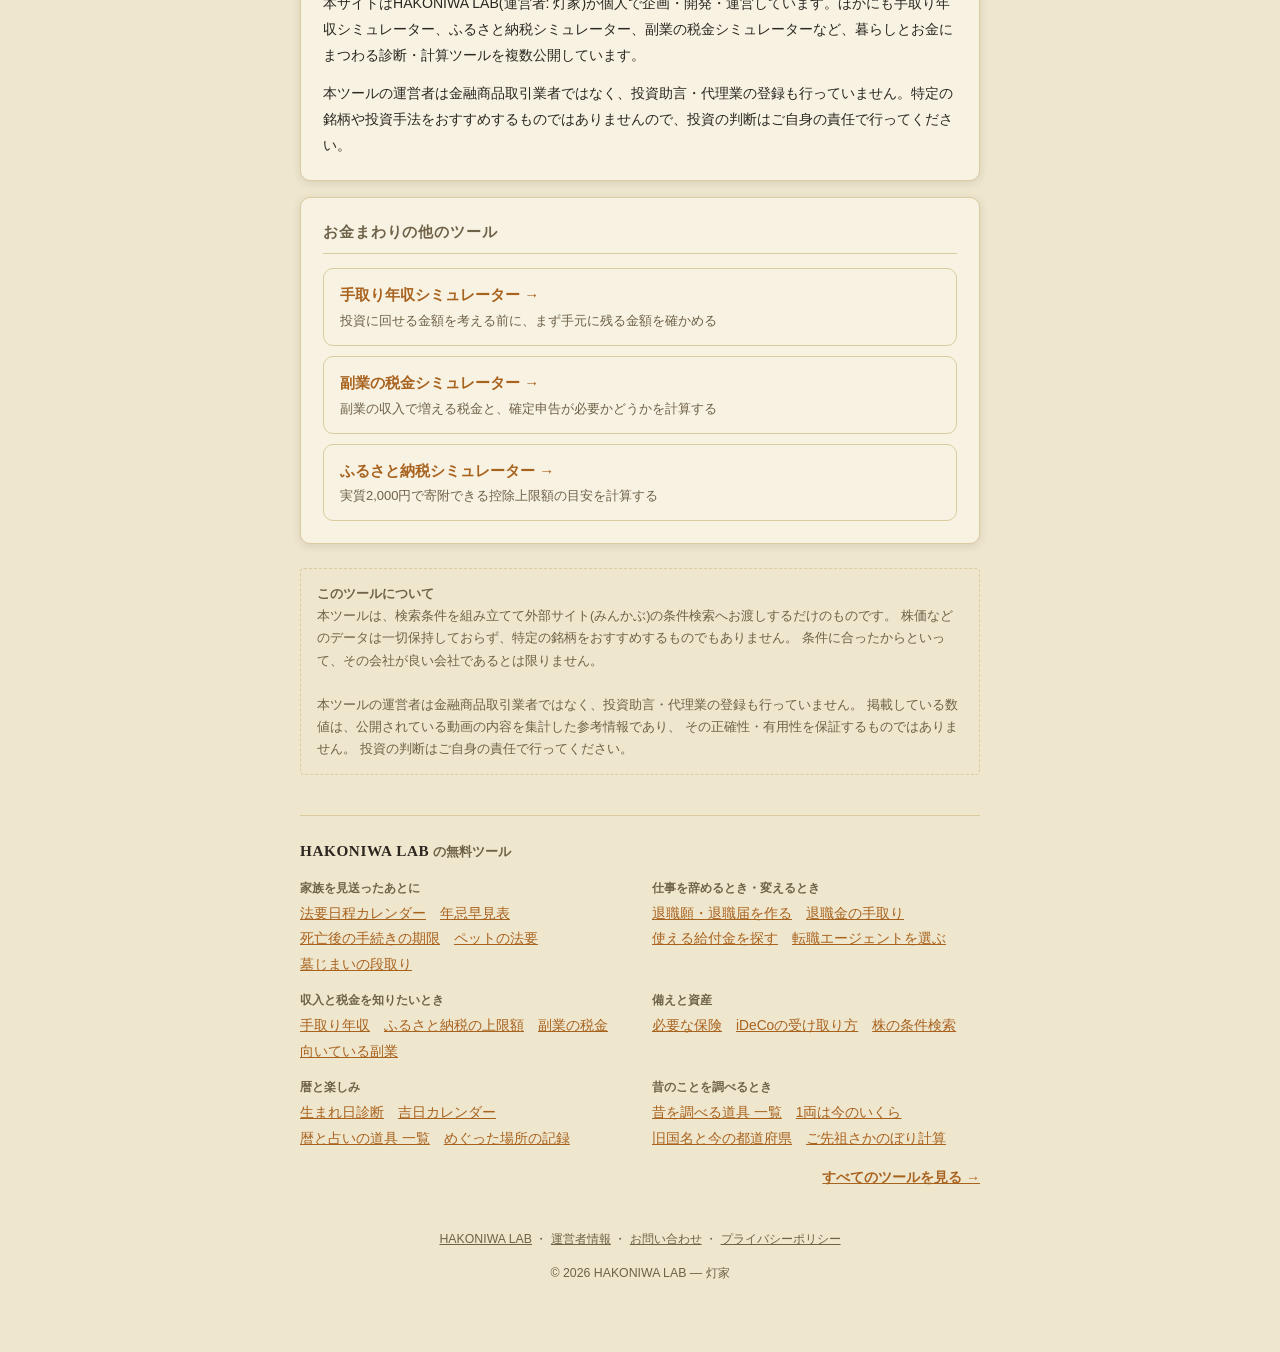
==== commit 0d31a39d: "全ページのツール一覧に「昔のことを調べるとき」（昔を調べる道具 一覧・1両・旧国名・ご先祖）と「墓じまいの段取り」を追加 site-nav/site-nav.html を更新して site_nav.p" ====
--- a/index.html
+++ b/index.html
@@ -283,6 +283,7 @@
           <li><a href="../houyou-calendar/hayami/">年忌早見表</a></li>
           <li><a href="../houyou-calendar/tetsuzuki/">死亡後の手続きの期限</a></li>
           <li><a href="../houyou-calendar/pet/">ペットの法要</a></li>
+          <li><a href="../houyou-calendar/hakajimai/">墓じまいの段取り</a></li>
         </ul>
       </div>
       <div>
@@ -320,6 +321,15 @@
           <li><a href="../meguri-log/">めぐった場所の記録</a></li>
         </ul>
       </div>
+      <div>
+        <p class="site-nav__label">昔のことを調べるとき</p>
+        <ul class="site-nav__links">
+          <li><a href="../mukashi/">昔を調べる道具 一覧</a></li>
+          <li><a href="../mukashi/ryou/">1両は今のいくら</a></li>
+          <li><a href="../mukashi/kokumei/">旧国名と今の都道府県</a></li>
+          <li><a href="../mukashi/senzo/">ご先祖さかのぼり計算</a></li>
+        </ul>
+      </div>
     </div>
     <p class="site-nav__all"><a href="../">すべてのツールを見る →</a></p>
   </nav>
